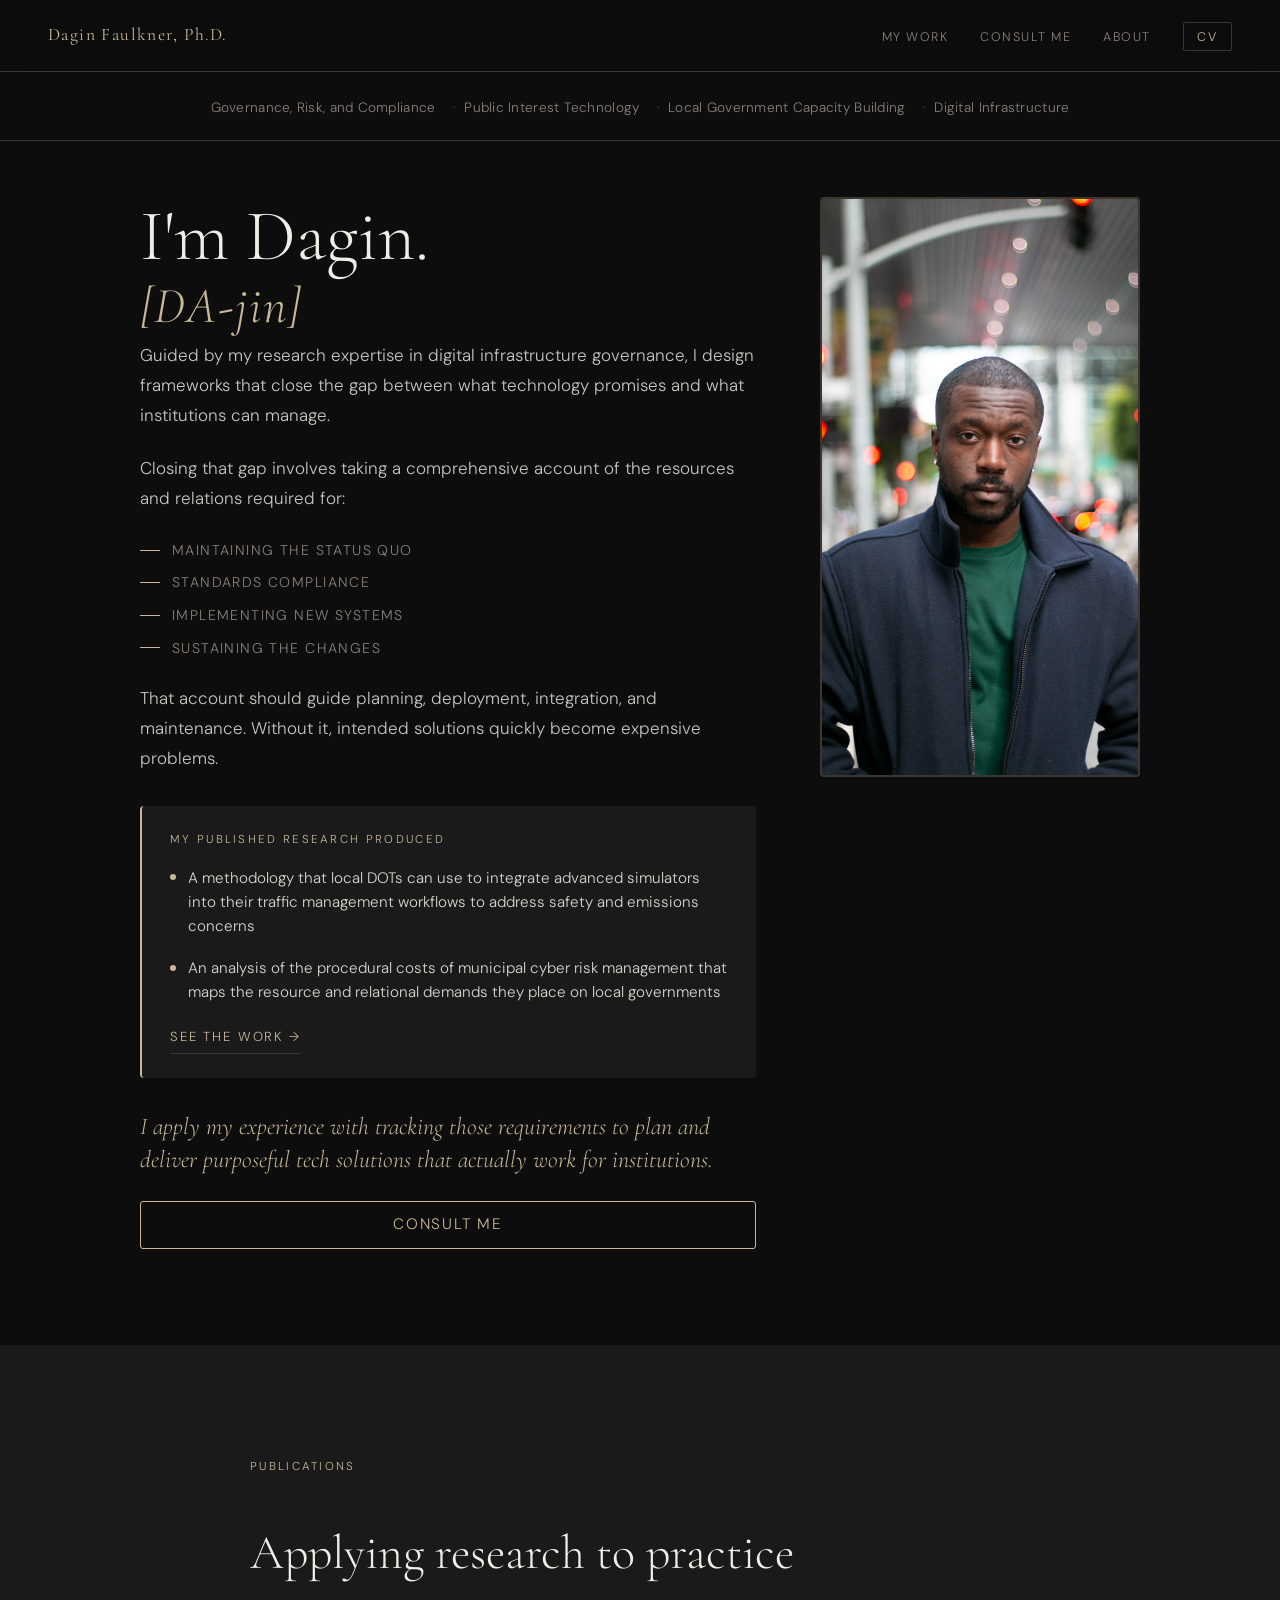
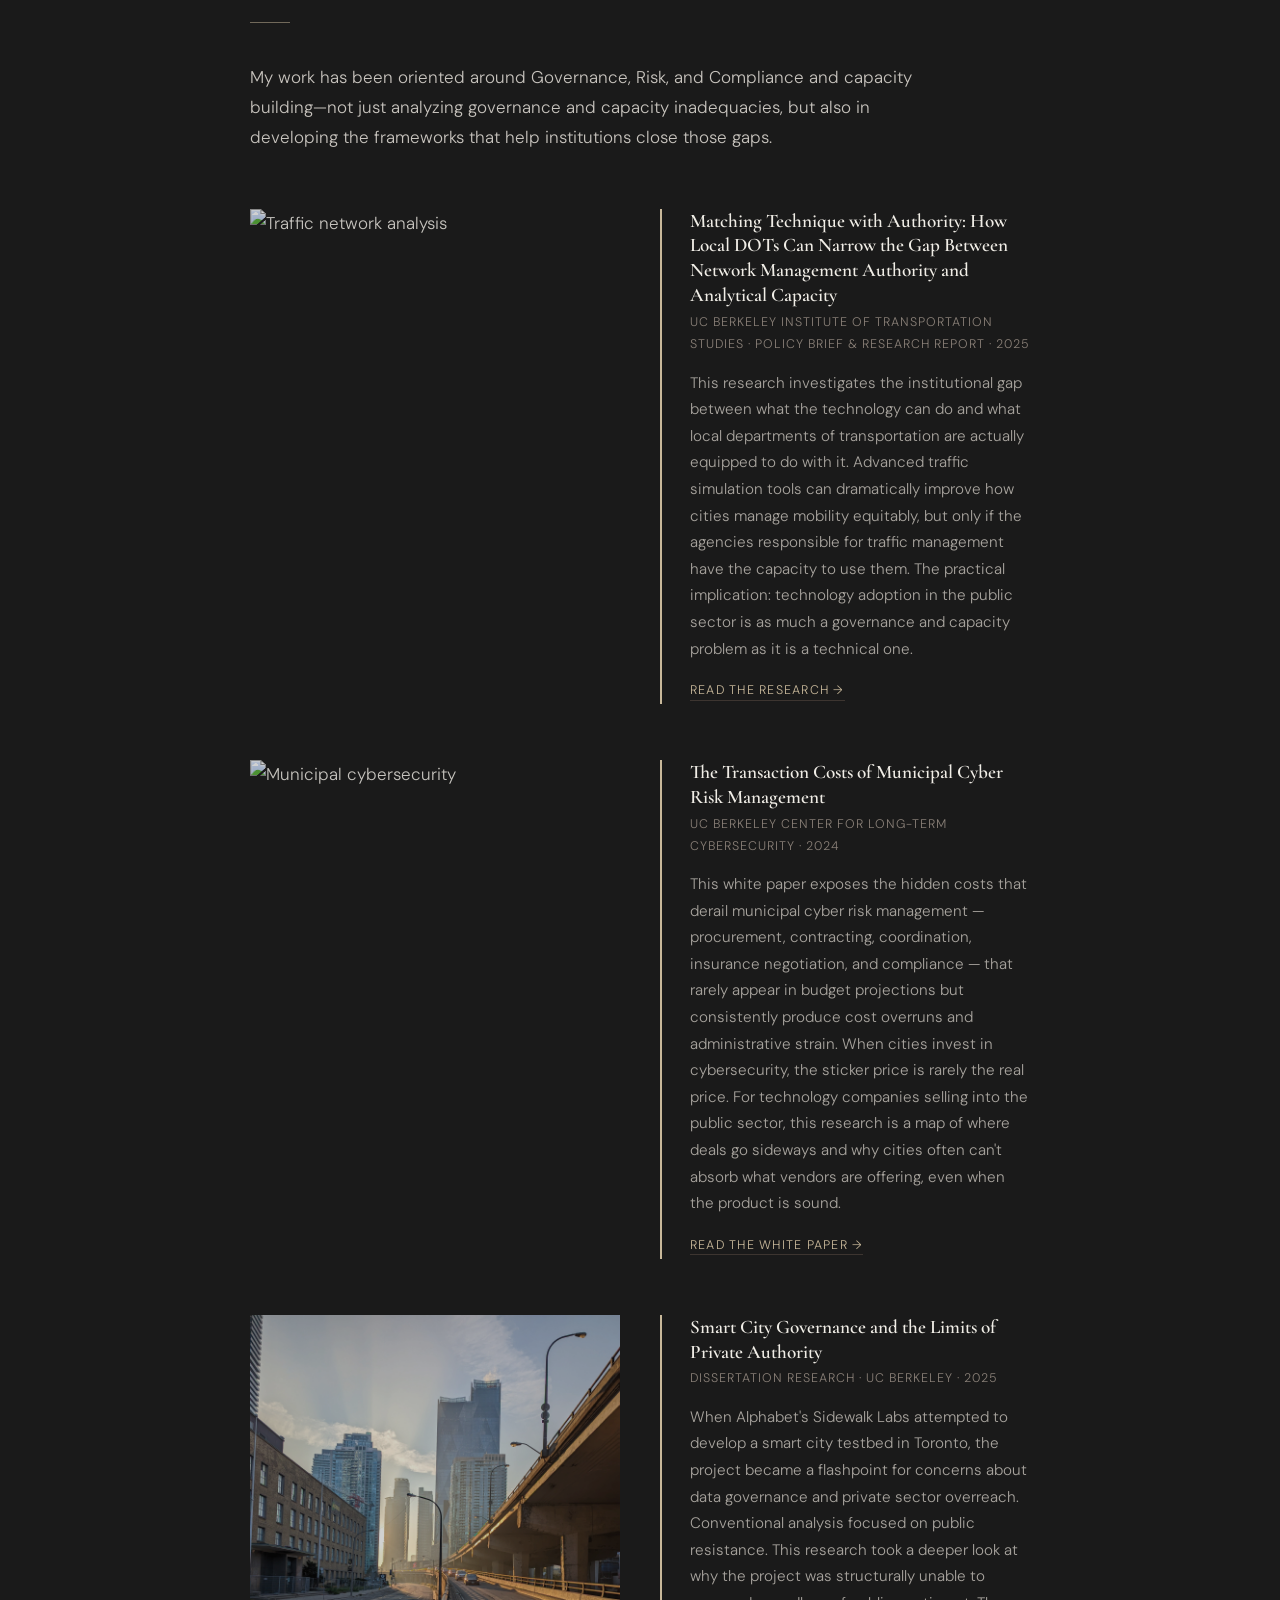
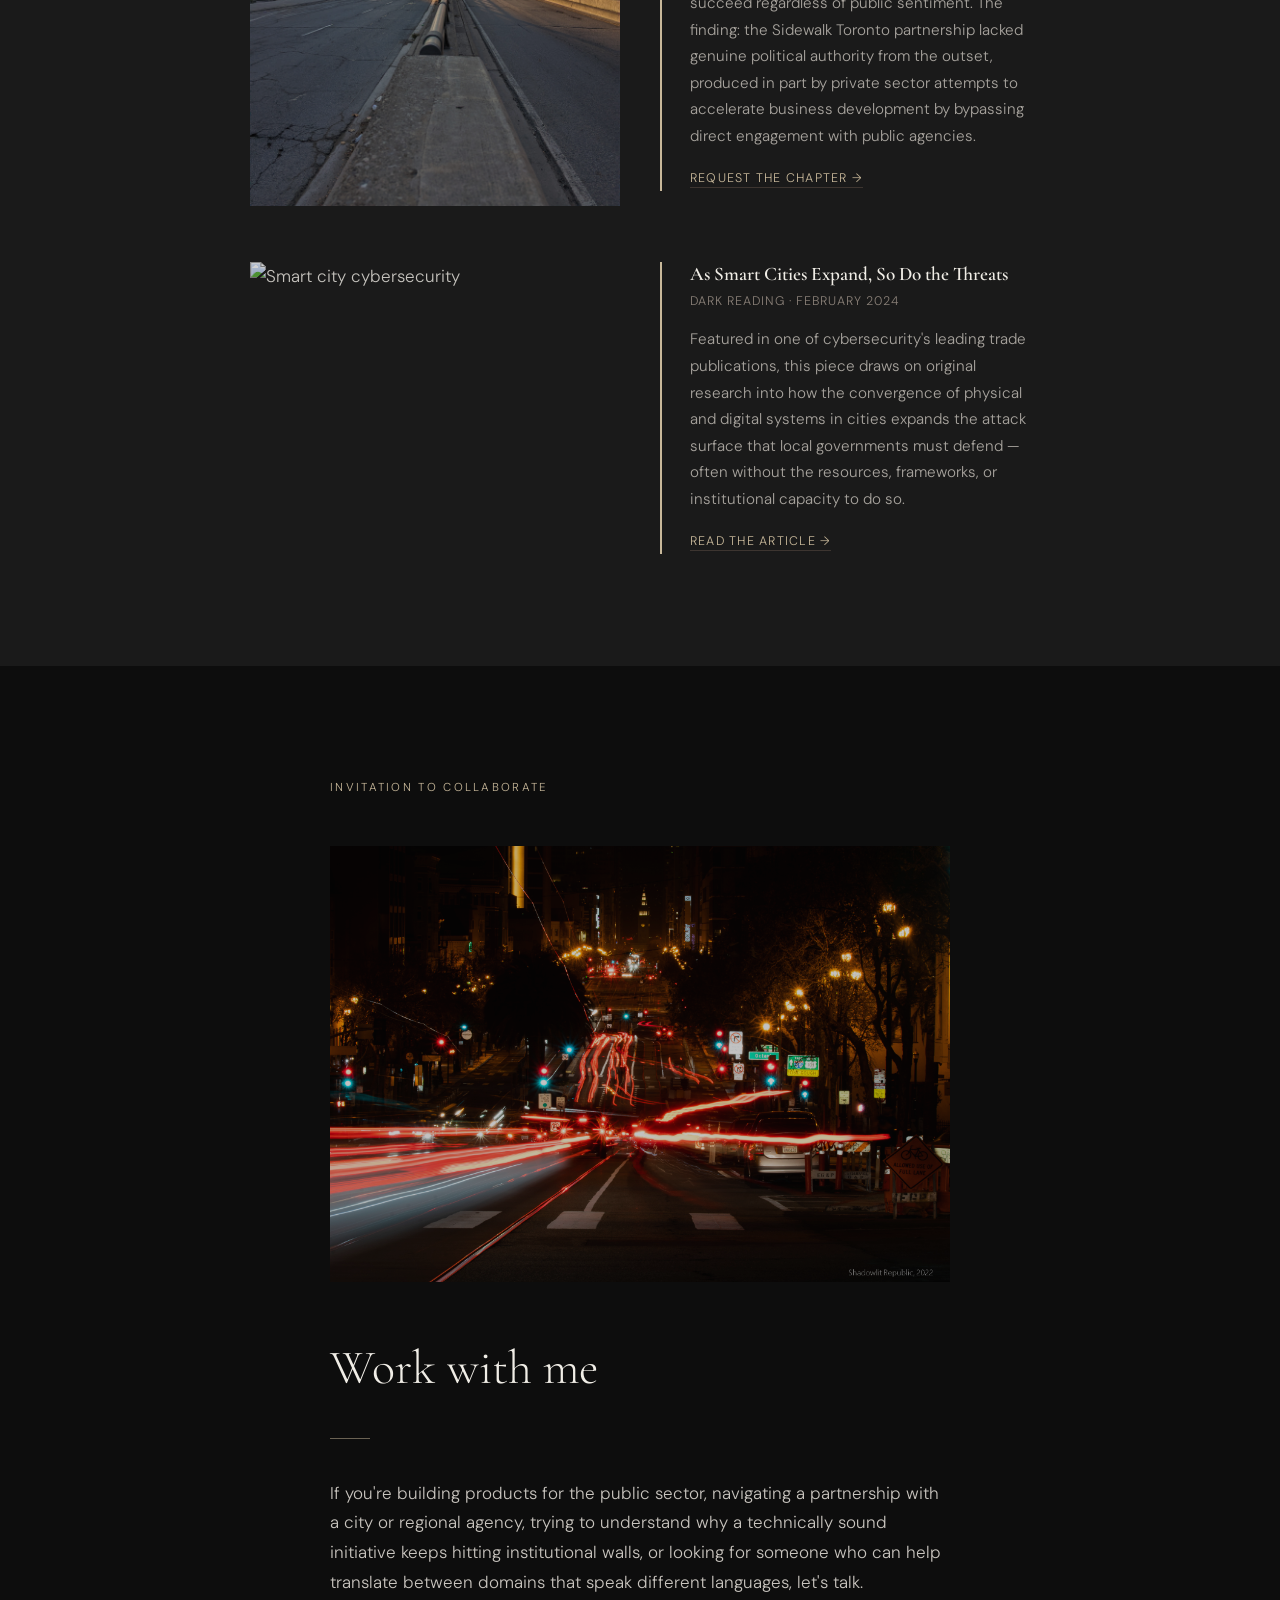
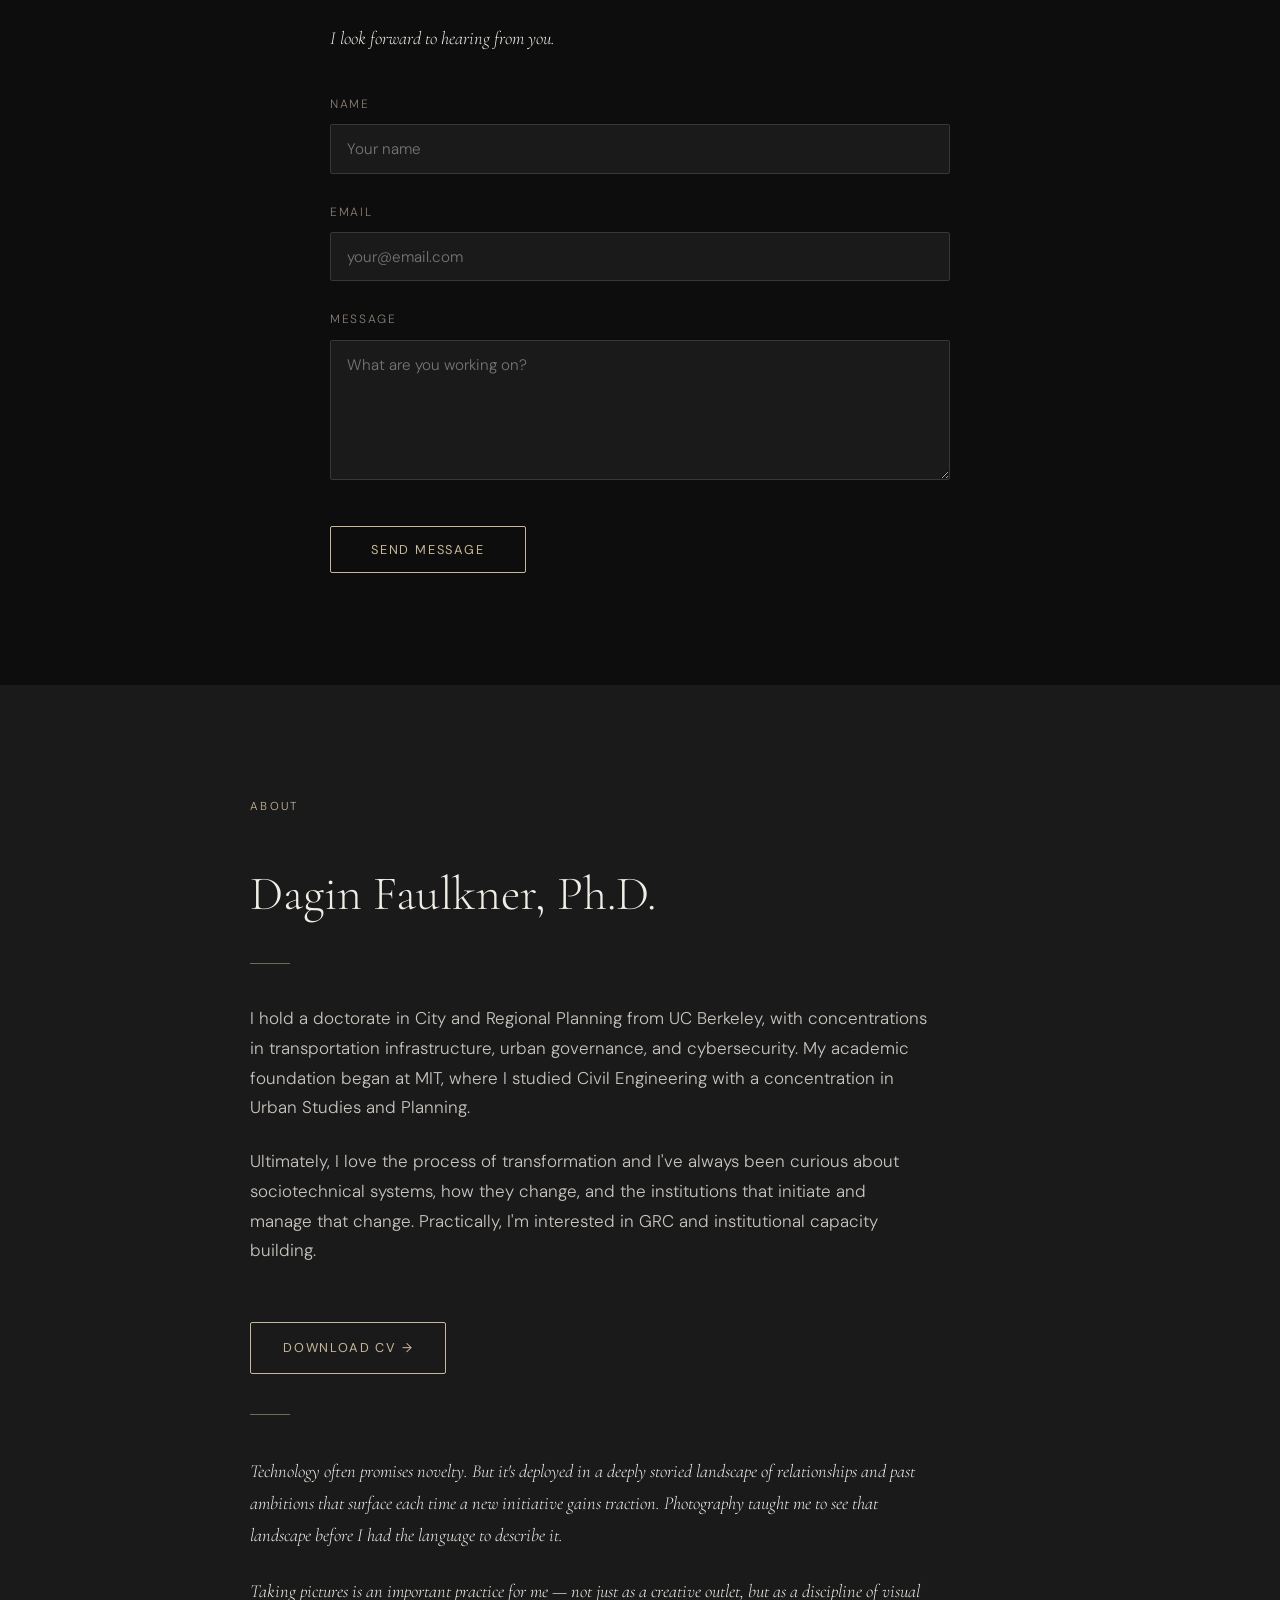
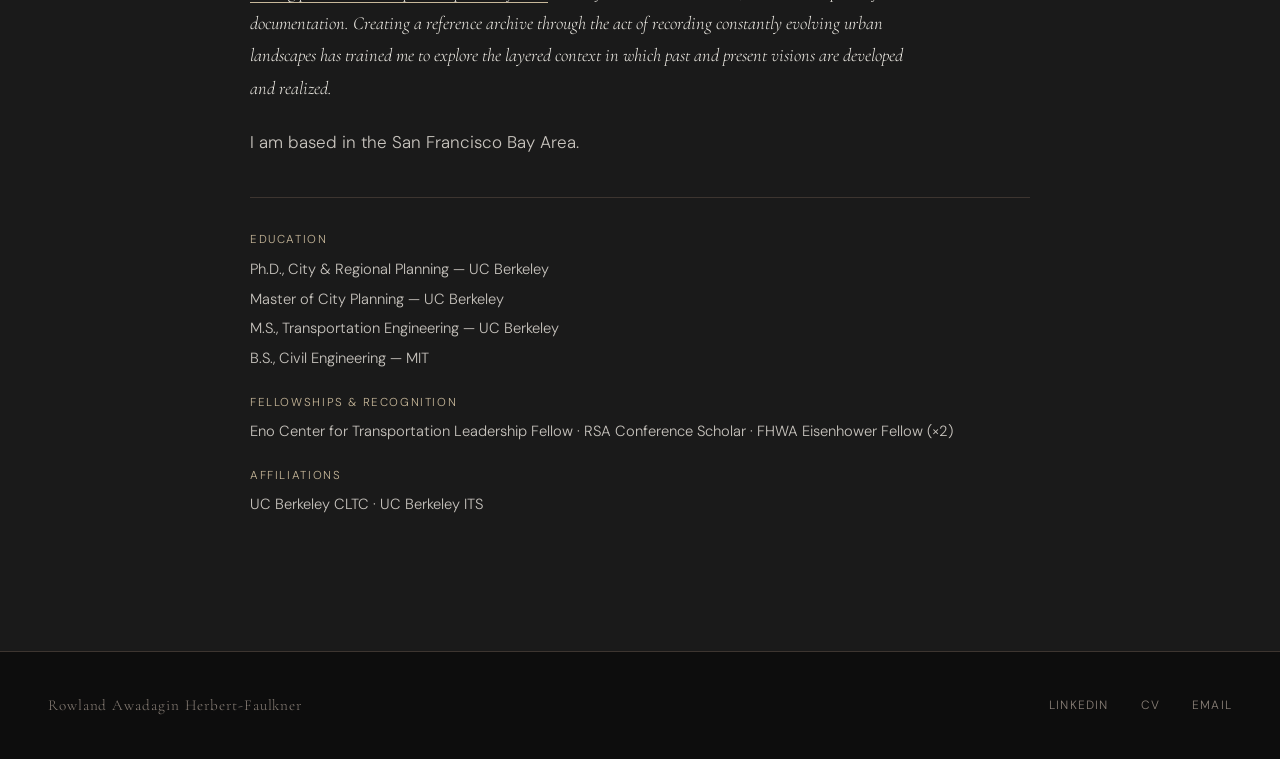
==== index.html @ 7ead10e3 "Update index.html" ====
<!DOCTYPE html>
<html lang="en">
<head>
  <meta charset="UTF-8" />
  <meta name="viewport" content="width=device-width, initial-scale=1.0" />
  <title>Dagin Faulkner, Ph.D.</title>
  <meta name="description" content="Governance, Risk, and Compliance frameworks for institutions navigating digital infrastructure." />
  <link rel="canonical" href="https://daginfaulkner.com/" />
  <link rel="icon" href="/favicon.ico" sizes="any" />
  <link rel="icon" type="image/png" sizes="32x32" href="/favicon-32x32.png" />
  <link rel="icon" type="image/png" sizes="16x16" href="/favicon-16x16.png" />
  <link rel="apple-touch-icon" sizes="180x180" href="/apple-touch-icon.png" />

  <meta property="og:type" content="website" />
  <meta property="og:url" content="https://daginfaulkner.com/" />
  <meta property="og:title" content="Dagin Faulkner, Ph.D." />
  <meta property="og:description" content="Governance, Risk, and Compliance frameworks for institutions navigating digital infrastructure." />
  <meta property="og:image" content="https://daginfaulkner.com/about-portrait.jpg" />

  <meta name="twitter:card" content="summary_large_image" />
  <meta name="twitter:title" content="Dagin Faulkner, Ph.D." />
  <meta name="twitter:description" content="Governance, Risk, and Compliance frameworks for institutions navigating digital infrastructure." />
  <meta name="twitter:image" content="https://daginfaulkner.com/about-portrait.jpg" />

  <link rel="preconnect" href="https://fonts.googleapis.com" />
  <link rel="preconnect" href="https://fonts.gstatic.com" crossorigin />
  <link href="https://fonts.googleapis.com/css2?family=Cormorant+Garamond:ital,wght@0,300;0,400;0,600;1,300;1,400&family=DM+Sans:wght@300;400;500&display=swap" rel="stylesheet" />
  <style>
    *, *::before, *::after { box-sizing: border-box; margin: 0; padding: 0; }
    :root {
      --black:    #0D0D0D;
      --black-alt:#1A1A1A;
      --text:     #F0EDE6;
      --accent:   #C8B89A;
      --mid:      #3D3530;
      --muted:    #8A8078;
    }
    html { scroll-behavior: smooth; }
    body {
      background: var(--black);
      color: var(--text);
      font-family: 'DM Sans', sans-serif;
      font-weight: 300;
      font-size: 17px;
      line-height: 1.75;
      -webkit-font-smoothing: antialiased;
    }
    nav {
      position: fixed;
      top: 0; left: 0; right: 0;
      z-index: 100;
      display: flex;
      justify-content: space-between;
      align-items: center;
      padding: 1.25rem 3rem;
      background: rgba(13,13,13,0.92);
      backdrop-filter: blur(8px);
      border-bottom: 1px solid var(--mid);
    }
    nav .name {
      font-family: 'Cormorant Garamond', serif;
      font-weight: 400;
      font-size: 1.1rem;
      letter-spacing: 0.08em;
      color: var(--accent);
      text-decoration: none;
    }
    nav ul {
      list-style: none;
      display: flex;
      gap: 2rem;
      align-items: center;
    }
    nav ul a {
      color: var(--muted);
      text-decoration: none;
      font-size: 0.78rem;
      letter-spacing: 0.12em;
      text-transform: uppercase;
      transition: color 0.3s ease;
    }
    nav ul a:hover { color: var(--accent); }
    nav ul .cv-link {
      color: var(--accent);
      border: 1px solid var(--mid);
      padding: 0.35rem 0.85rem;
      border-radius: 2px;
      transition: background 0.3s ease, color 0.3s ease, border-color 0.3s ease;
    }
    nav ul .cv-link:hover {
      background: var(--accent);
      color: var(--black);
      border-color: var(--accent);
    }
    #hero {
      min-height: 100vh;
      position: relative;
      display: flex;
      flex-direction: column;
      justify-content: center;
      padding: 3.5rem 3rem 6rem;
      overflow: hidden;
    }
    .hero-bg {
      position: absolute;
      inset: 0;
      background-image: url('hero.jpg');
      background-size: cover;
      background-position: center;
      opacity: 0.25;
      z-index: 0;
    }
    .hero-inner {
      position: relative;
      z-index: 1;
      max-width: 1000px;
      margin: 0 auto;
      width: 100%;
      display: grid;
      grid-template-columns: 1fr 320px;
      grid-template-rows: auto;
      gap: 0 4rem;
      align-items: start;
    }
    .hero-text-col {
      grid-column: 1;
      grid-row: 1 / 5;
    }
    .hero-portrait {
      grid-column: 2;
      grid-row: 1 / 5;
      width: 100%;
      height: 580px;
      object-fit: cover;
      object-position: center top;
      border-radius: 4px;
      border: 2px solid var(--mid);
      opacity: 0;
      animation: fadeUp 0.8s ease forwards;
      animation-delay: 0.2s;
    }
    .hero-name {
      font-family: 'Cormorant Garamond', serif;
      font-weight: 300;
      font-size: clamp(2.8rem, 6vw, 4.5rem);
      line-height: 1.1;
      color: var(--text);
      margin-bottom: 0.5rem;
      opacity: 0;
      animation: fadeUp 0.8s ease forwards;
      animation-delay: 0.2s;
    }
    .hero-name em {
      font-style: italic;
      color: var(--accent);
      font-size: 0.7em;
      display: block;
      letter-spacing: 0.04em;
      margin-top: 0.1rem;
    }
    .top-banner {
      position: relative;
      z-index: 2;
      padding: 6rem 3rem 1.25rem;
      border-bottom: 1px solid rgba(200, 184, 154, 0.25);
      background: var(--black);
    }
    .top-banner ul {
      list-style: none;
      display: flex;
      flex-wrap: wrap;
      justify-content: center;
      row-gap: 0.6rem;
      column-gap: 0.5rem;
      max-width: 1000px;
      margin: 0 auto;
    }
    .top-banner ul li {
      font-size: 0.85rem;
      letter-spacing: 0.02em;
      text-transform: none;
      color: var(--muted);
      white-space: nowrap;
    }
    .top-banner ul li:not(:last-child)::after {
      content: '·';
      margin-left: 1.1rem;
      color: rgba(200, 184, 154, 0.4);
    }
    }
    .hero-domains {
      margin-top: 2rem;
      margin-bottom: 0;
      opacity: 0;
      animation: fadeUp 0.8s ease forwards;
      animation-delay: 0.5s;
    }
    .hero-domains ul {
      list-style: none;
      display: flex;
      flex-direction: column;
      gap: 0.5rem;
    }
    .hero-domains ul li {
      font-size: 0.88rem;
      letter-spacing: 0.1em;
      text-transform: uppercase;
      color: var(--muted);
      display: flex;
      align-items: center;
      gap: 0.75rem;
    }
    .hero-domains ul li::before {
      content: '';
      display: inline-block;
      width: 20px;
      height: 1px;
      background: var(--accent);
      flex-shrink: 0;
    }
    .hero-followup {
      margin-top: 1.5rem;
    }
    .hero-body {
      max-width: 620px;
      opacity: 0;
      animation: fadeUp 0.8s ease forwards;
      animation-delay: 0.8s;
    }
    .hero-products {
      margin: 2rem 0;
      padding: 1.5rem 1.75rem;
      max-width: 620px;
      background: var(--black-alt);
      border-left: 2px solid var(--accent);
      border-radius: 4px;
      opacity: 0;
      animation: fadeUp 0.8s ease forwards;
      animation-delay: 0.5s;
    }
    .hero-products-label {
      font-size: 0.72rem;
      letter-spacing: 0.2em;
      text-transform: uppercase;
      color: var(--accent);
      margin-bottom: 1rem;
      display: block;
    }
    .hero-products ul {
      list-style: none;
      display: flex;
      flex-direction: column;
      gap: 1.1rem;
    }
    .hero-products ul li {
      font-size: 0.95rem;
      line-height: 1.6;
      color: #DAD5CC;
      display: flex;
      align-items: flex-start;
      gap: 0.75rem;
    }
    .hero-products ul li::before {
      content: '';
      display: inline-block;
      width: 6px;
      height: 6px;
      margin-top: 0.55em;
      border-radius: 50%;
      background: var(--accent);
      flex-shrink: 0;
    }
    .hero-body p {
      color: #C8C4BE;
      margin-bottom: 1.25rem;
      font-size: 1rem;
    }
    .hero-thesis {
      font-family: 'Cormorant Garamond', serif;
      font-style: italic;
      font-size: 1.5rem !important;
      color: var(--accent) !important;
      margin-top: 1.75rem !important;
      line-height: 1.4;
    }
    .hero-cta {
      margin-top: 1rem;
      opacity: 0;
      animation: fadeUp 0.8s ease forwards;
      animation-delay: 1.1s;
    }
    .hero-cta-tight {
      margin-top: 1rem;
    }
    .hero-cta a {
      display: inline-block;
      color: var(--accent);
      text-decoration: none;
      font-size: 0.82rem;
      letter-spacing: 0.14em;
      text-transform: uppercase;
      border-bottom: 1px solid var(--mid);
      padding-bottom: 0.25rem;
      transition: border-color 0.3s ease, color 0.3s ease;
    }
    .hero-cta a:hover { border-color: var(--accent); color: var(--text); }
    @keyframes fadeUp {
      from { opacity: 0; transform: translateY(14px); }
      to   { opacity: 1; transform: translateY(0); }
    }
    .hero-cta a.hero-cta-button {
      display: flex;
      align-items: center;
      justify-content: center;
      width: 100%;
      max-width: 680px;
      box-sizing: border-box;
      line-height: 1;
      padding: 0.95rem 1.5rem;
      border: 1px solid var(--accent);
      border-radius: 3px;
      color: var(--accent);
      text-decoration: none;
      font-size: 0.95rem;
      letter-spacing: 0.12em;
      text-transform: uppercase;
      transition: background 0.3s ease, color 0.3s ease;
    }
    .hero-cta a.hero-cta-button:hover {
      background: var(--accent);
      color: var(--black);
    }
    @media (prefers-reduced-motion: reduce) {
      .hero-name, .hero-domains, .hero-body, .hero-cta {
        animation: none; opacity: 1; transform: none;
      }
    }
    section { padding: 7rem 3rem; }
    section:nth-of-type(even) { background: var(--black-alt); }
    .section-inner { max-width: 780px; margin: 0 auto; }
    .section-label {
      font-size: 0.72rem;
      letter-spacing: 0.2em;
      text-transform: uppercase;
      color: var(--accent);
      margin-bottom: 3rem;
      display: block;
    }
    h2 {
      font-family: 'Cormorant Garamond', serif;
      font-weight: 300;
      font-size: clamp(2rem, 4vw, 3rem);
      line-height: 1.2;
      color: var(--text);
      margin-bottom: 2rem;
    }
    p {
      color: #C8C4BE;
      margin-bottom: 1.5rem;
      max-width: 680px;
    }
    p:last-child { margin-bottom: 0; }
    em {
      font-family: 'Cormorant Garamond', serif;
      font-style: italic;
      font-size: 1.08em;
      color: var(--text);
    }
    .divider {
      width: 40px;
      height: 1px;
      background: var(--accent);
      margin: 2.5rem 0;
      opacity: 0.5;
    }
    .section-image {
      width: 100%;
      height: 100%;
      object-fit: cover;
      object-position: center;
      margin-bottom: 3rem;
      opacity: 0.75;
    }
    .pub-intro { margin-bottom: 3.5rem; }
    .pub-list {
      display: flex;
      flex-direction: column;
      gap: 3.5rem;
    }
    .pub-item {
      display: grid;
      grid-template-columns: 1fr 1fr;
      gap: 2.5rem;
      align-items: start;
    }
    .pub-item-image {
      width: 100%;
      height: 100%;
      object-fit: cover;
      object-position: center;
      opacity: 0.8;
    }
    .pub-content {
      border-left: 2px solid var(--accent);
      padding-left: 1.75rem;
    }
    .pub-title {
      font-family: 'Cormorant Garamond', serif;
      font-weight: 600;
      font-size: 1.2rem;
      color: var(--text);
      margin-bottom: 0.25rem;
      line-height: 1.3;
    }
    .pub-meta {
      font-size: 0.78rem;
      letter-spacing: 0.08em;
      color: var(--muted);
      text-transform: uppercase;
      margin-bottom: 0.85rem;
    }
    .pub-desc {
      font-size: 0.95rem;
      color: #A8A49E;
      line-height: 1.75;
      margin-bottom: 0.75rem;
      max-width: 100%;
    }
    .pub-link {
      font-size: 0.78rem;
      letter-spacing: 0.1em;
      text-transform: uppercase;
      color: var(--accent);
      text-decoration: none;
      border-bottom: 1px solid var(--mid);
      padding-bottom: 0.1rem;
      transition: border-color 0.3s ease;
    }
    .pub-link:hover { border-color: var(--accent); }
    #collaborate .section-inner { max-width: 620px; }
    .form-group { margin-bottom: 1.75rem; }
    label {
      display: block;
      font-size: 0.75rem;
      letter-spacing: 0.14em;
      text-transform: uppercase;
      color: var(--muted);
      margin-bottom: 0.6rem;
    }
    input, textarea {
      width: 100%;
      background: var(--black-alt);
      border: 1px solid var(--mid);
      color: var(--text);
      font-family: 'DM Sans', sans-serif;
      font-size: 0.95rem;
      font-weight: 300;
      padding: 0.85rem 1rem;
      border-radius: 2px;
      outline: none;
      transition: border-color 0.3s ease;
    }
    input:focus, textarea:focus { border-color: var(--accent); }
    textarea { min-height: 140px; resize: vertical; }
    .submit-btn {
      display: inline-block;
      margin-top: 0.5rem;
      padding: 0.9rem 2.5rem;
      background: transparent;
      border: 1px solid var(--accent);
      color: var(--accent);
      font-family: 'DM Sans', sans-serif;
      font-size: 0.8rem;
      font-weight: 400;
      letter-spacing: 0.14em;
      text-transform: uppercase;
      cursor: pointer;
      border-radius: 2px;
      transition: background 0.3s ease, color 0.3s ease;
    }
    .submit-btn:hover { background: var(--accent); color: var(--black); }
    .about-portrait {
      width: 200px;
      height: 200px;
      object-fit: cover;
      object-position: center top;
      border-radius: 50%;
      border: 2px solid var(--mid);
      float: right;
      margin: 0 0 2rem 2.5rem;
    }
    .about-credentials {
      border-top: 1px solid var(--mid);
      padding-top: 2rem;
      margin-top: 2.5rem;
      clear: both;
    }
    .credential-item { margin-bottom: 1.25rem; }
    .credential-label {
      font-size: 0.72rem;
      letter-spacing: 0.14em;
      text-transform: uppercase;
      color: var(--accent);
      display: block;
      margin-bottom: 0.2rem;
    }
    .credential-value {
      font-size: 0.92rem;
      color: #C8C4BE;
      line-height: 1.5;
    }
    .cv-download {
      display: inline-block;
      margin-top: 2rem;
      padding: 0.85rem 2rem;
      background: transparent;
      border: 1px solid var(--accent);
      color: var(--accent);
      font-family: 'DM Sans', sans-serif;
      font-size: 0.8rem;
      font-weight: 400;
      letter-spacing: 0.14em;
      text-transform: uppercase;
      text-decoration: none;
      border-radius: 2px;
      transition: background 0.3s ease, color 0.3s ease;
    }
    .cv-download:hover { background: var(--accent); color: var(--black); }
    footer {
      background: var(--black);
      border-top: 1px solid var(--mid);
      padding: 2.5rem 3rem;
      display: flex;
      justify-content: space-between;
      align-items: center;
    }
    .footer-name {
      font-family: 'Cormorant Garamond', serif;
      font-size: 0.95rem;
      color: var(--muted);
      letter-spacing: 0.06em;
    }
    .footer-links { display: flex; gap: 2rem; }
    .footer-links a {
      font-size: 0.75rem;
      letter-spacing: 0.1em;
      text-transform: uppercase;
      color: var(--muted);
      text-decoration: none;
      transition: color 0.3s ease;
    }
    .footer-links a:hover { color: var(--accent); }
    @media (max-width: 700px) {
      nav { padding: 1rem 1.5rem; }
      nav .name { font-size: 0; }
      nav .name::after { content: 'DF'; font-size: 0.9rem; letter-spacing: 0.1em; color: var(--accent); font-family: 'Cormorant Garamond', serif; }
      nav ul { gap: 0.75rem; }
      nav ul .cv-link { display: none; }
      .top-banner { padding: 5rem 1.5rem 1.25rem; }
      .top-banner ul { justify-content: flex-start; flex-direction: column; row-gap: 0.65rem; }
      .top-banner ul li::after { content: none; }
      .top-banner ul li { white-space: normal; }
      #hero { padding: 2rem 1.5rem 4rem; }
      .hero-inner { display: flex; flex-direction: column; }
      .hero-text-col { order: 1; }
      .hero-portrait { order: 2; grid-column: unset; grid-row: unset; width: 100%; height: 580px; margin-top: 2rem; }
      section { padding: 5rem 1.5rem; }
      .pub-item { grid-template-columns: 1fr; }
      footer { flex-direction: column; gap: 1.5rem; text-align: center; }
    }
  </style>
</head>
<body>

  <nav>
    <a href="#hero" class="name">Dagin Faulkner, Ph.D.</a>
    <ul>
      <li><a href="#publications">My Work</a></li>
      <li><a href="#collaborate">Consult Me</a></li>
      <li><a href="#about">About</a></li>
      <li><a href="CV_Herbert-Faulkner_2026-07.pdf" target="_blank" class="cv-link">CV</a></li>
    </ul>
  </nav>

  <div class="top-banner">
    <ul>
      <li>Governance, Risk, and Compliance</li>
      <li>Public Interest Technology</li>
      <li>Local Government Capacity Building</li>   
      <li>Digital Infrastructure</li>
    </ul>
  </div>

  <section id="hero">
    <div class="hero-bg"></div>
    <div class="hero-inner">
      <div class="hero-text-col">
        <h1 class="hero-name">
          I'm Dagin.
          <em>[DA-jin]</em>
        </h1>
        <p>Guided by my research expertise in digital infrastructure governance, I design frameworks that close the gap between what technology promises and what institutions can manage.</p>
        <div class="hero-domains">
          <p>Closing that gap involves taking a comprehensive account of the resources and relations required for:</p>
          <ul>
            <li>Maintaining the status quo</li>
            <li>Standards compliance</li>
            <li>Implementing new systems</li>    
            <li>Sustaining the changes</li>
          </ul>
          <p class="hero-followup">That account should guide planning, deployment, integration, and maintenance. Without it, intended solutions quickly become expensive problems.</p>
        </div>  
        <div class="hero-products">
          <span class="hero-products-label">My published research produced</span>
          <ul>
            <li>A methodology that local DOTs can use to integrate advanced simulators into their traffic management workflows to address safety and emissions concerns</li>
            <li>An analysis of the procedural costs of municipal cyber risk management that maps the resource and relational demands they place on local governments</li>
          </ul>
          <div class="hero-cta">
          <a href="#publications">See the work →</a>
          </div>
        </div>
        <p class="hero-thesis">I apply my experience with tracking those requirements to plan and deliver purposeful tech solutions that actually work for institutions.</p>
        <div class="hero-cta hero-cta-tight">
          <a href="#collaborate" class="hero-cta-button">Consult Me</a>
        </div>
      </div>
      <img src="about-portrait.jpg" alt="Dagin Faulkner" class="hero-portrait" />
    </div>
  </section>

  <section id="publications">
    <div class="section-inner">
      <span class="section-label">Publications</span>
      <h2>Applying research to practice</h2>
      <div class="divider"></div>
      <div class="pub-intro">
        <p>My work has been oriented around Governance, Risk, and Compliance and capacity building—not just analyzing governance and capacity inadequacies, but also in developing the frameworks that help institutions close those gaps.</p>
      </div>
      <div class="pub-list">

        <div class="pub-item">
          <img src="pub-traffic.jpg" alt="Traffic network analysis" class="pub-item-image" />
          <div class="pub-content">
            <h3 class="pub-title">Matching Technique with Authority: How Local DOTs Can Narrow the Gap Between Network Management Authority and Analytical Capacity</h3>
            <p class="pub-meta">UC Berkeley Institute of Transportation Studies · Policy Brief & Research Report · 2025</p>
            <p class="pub-desc">This research investigates the institutional gap between what the technology can do and what local departments of transportation are actually equipped to do with it. Advanced traffic simulation tools can dramatically improve how cities manage mobility equitably, but only if the agencies responsible for traffic management have the capacity to use them. The practical implication: technology adoption in the public sector is as much a governance and capacity problem as it is a technical one.</p>
            <a href="https://ucits.org/projects/development-of-transportation-equity-metrics-to-be-tested-using-the-mobiliti-simulator/" target="_blank" class="pub-link">Read the research →</a>
          </div>
          
        </div>
        <div class="pub-item">
          <img src="pub-cyber.jpg" alt="Municipal cybersecurity" class="pub-item-image" />
          <div class="pub-content">
            <h3 class="pub-title">The Transaction Costs of Municipal Cyber Risk Management</h3>
            <p class="pub-meta">UC Berkeley Center for Long-Term Cybersecurity · 2024</p>
            <p class="pub-desc">This white paper exposes the hidden costs that derail municipal cyber risk management — procurement, contracting, coordination, insurance negotiation, and compliance — that rarely appear in budget projections but consistently produce cost overruns and administrative strain. When cities invest in cybersecurity, the sticker price is rarely the real price. For technology companies selling into the public sector, this research is a map of where deals go sideways and why cities often can't absorb what vendors are offering, even when the product is sound.</p>
            <a href="https://cltc.berkeley.edu/publication/the-transaction-costs-of-municipal-cyber-risk-management/" target="_blank" class="pub-link">Read the white paper →</a>
          </div>
        </div>

        <div class="pub-item">
          <img src="pub-quayside.jpg" alt="Smart city development" class="pub-item-image" />
          <div class="pub-content">
            <h3 class="pub-title">Smart City Governance and the Limits of Private Authority</h3>
            <p class="pub-meta">Dissertation Research · UC Berkeley · 2025</p>
            <p class="pub-desc">When Alphabet's Sidewalk Labs attempted to develop a smart city testbed in Toronto, the project became a flashpoint for concerns about data governance and private sector overreach. Conventional analysis focused on public resistance. This research took a deeper look at why the project was structurally unable to succeed regardless of public sentiment. The finding: the Sidewalk Toronto partnership lacked genuine political authority from the outset, produced in part by private sector attempts to accelerate business development by bypassing direct engagement with public agencies.</p>
            <a href="mailto:dagin_faulkner@berkeley.edu" target="_blank" class="pub-link">Request the chapter →</a>
          </div>
        </div>

        <div class="pub-item">
          <img src="pub-threats.jpg" alt="Smart city cybersecurity" class="pub-item-image" />
          <div class="pub-content">
            <h3 class="pub-title">As Smart Cities Expand, So Do the Threats</h3>
            <p class="pub-meta">Dark Reading · February 2024</p>
            <p class="pub-desc">Featured in one of cybersecurity's leading trade publications, this piece draws on original research into how the convergence of physical and digital systems in cities expands the attack surface that local governments must defend — often without the resources, frameworks, or institutional capacity to do so.</p>
            <a href="https://www.darkreading.com/ics-ot-security/smart-city-ecosystems-face-cybersecurity-shortfall-as-urban-populations-grow" target="_blank" class="pub-link">Read the article →</a>
          </div>
        </div>

      </div>
    </div>
  </section>

  <section id="collaborate">
    <div class="section-inner">
      <span class="section-label">Invitation to Collaborate</span>
      <img src="collaborate.jpg" alt="Urban light" class="section-image" />
      <h2>Work with me</h2>
      <div class="divider"></div>
      <p>If you're building products for the public sector, navigating a partnership with a city or regional agency, trying to understand why a technically sound initiative keeps hitting institutional walls, or looking for someone who can help translate between domains that speak different languages, let's talk.</p>
      <p style="margin-bottom: 2.5rem;"><em>I look forward to hearing from you.</em></p>
      <form action="https://formspree.io/f/mojoppal" method="POST" onsubmit="handleSubmit(event)">
        <div class="form-group">
          <label for="name">Name</label>
          <input type="text" id="name" name="name" placeholder="Your name" required />
        </div>
        <div class="form-group">
          <label for="email">Email</label>
          <input type="email" id="email" name="email" placeholder="your@email.com" required />
        </div>
        <div class="form-group">
          <label for="message">Message</label>
          <textarea id="message" name="message" placeholder="What are you working on?" required></textarea>
        </div>
        <button type="submit" class="submit-btn">Send message</button>
        <p id="form-confirm" style="display:none; margin-top:1.25rem; color: var(--accent); font-size:0.9rem;">Thank you — I'll be in touch.</p>
      </form>
    </div>
  </section>

  <section id="about">
    <div class="section-inner">
      <span class="section-label">About</span>
      <h2>Dagin Faulkner, Ph.D.</h2>
      <div class="divider"></div>
      <p>I hold a doctorate in City and Regional Planning from UC Berkeley, with concentrations in transportation infrastructure, urban governance, and cybersecurity. My academic foundation began at MIT, where I studied Civil Engineering with a concentration in Urban Studies and Planning.</p>
      <p>Ultimately, I love the process of transformation and I've always been curious about sociotechnical systems, how they change, and the institutions that initiate and manage that change. Practically, I'm interested in GRC and institutional capacity building.</p>
      <a href="CV_Herbert-Faulkner_2026-07.pdf" target="_blank" class="cv-download">Download CV →</a>
      <div class="divider"></div>
      <p><em>Technology often promises novelty. But it's deployed in a deeply storied landscape of relationships and past ambitions that surface each time a new initiative gains traction. Photography taught me to see that landscape before I had the language to describe it.</em></p>
      <p><em><a href="https://shadowlitrepublic.myportfolio.com/" target="_blank" style="color: inherit; text-decoration: none; border-bottom: 1px solid var(--accent);">Taking pictures is an important practice for me</a> — not just as a creative outlet, but as a discipline of visual documentation. Creating a reference archive through the act of recording constantly evolving urban landscapes has trained me to explore the layered context in which past and present visions are developed and realized.</em></p>
      <p>I am based in the San Francisco Bay Area.</p>
      <div class="about-credentials">
        <div class="credential-item">
          <span class="credential-label">Education</span>
          <span class="credential-value">Ph.D., City & Regional Planning — UC Berkeley<br/>Master of City Planning — UC Berkeley<br/>M.S., Transportation Engineering — UC Berkeley<br/>B.S., Civil Engineering — MIT</span>
        </div>
        <div class="credential-item">
          <span class="credential-label">Fellowships & Recognition</span>
          <span class="credential-value">Eno Center for Transportation Leadership Fellow · RSA Conference Scholar · FHWA Eisenhower Fellow (×2)</span>
        </div>
        <div class="credential-item">
          <span class="credential-label">Affiliations</span>
          <span class="credential-value">UC Berkeley CLTC · UC Berkeley ITS</span>
        </div>
      </div>
    </div>
  </section>

  <footer>
    <span class="footer-name">Rowland Awadagin Herbert-Faulkner</span>
    <div class="footer-links">
      <a href="https://www.linkedin.com/in/daginfaulkner" target="_blank">LinkedIn</a>
      <a href="CV_Herbert-Faulkner_2026-07.pdf" target="_blank">CV</a>
      <a href="mailto:rowland@rowlandherbert.com">Email</a>
    </div>
  </footer>

  <script>
    function handleSubmit(e) {
      e.preventDefault();
      const form = e.target;
      const data = new FormData(form);
      fetch(form.action, {
        method: 'POST',
        body: data,
        headers: { 'Accept': 'application/json' }
      }).then(response => {
        if (response.ok) {
          document.getElementById("form-confirm").style.display = "block";
          form.reset();
        }
      });
    }
  </script>

</body>
</html>
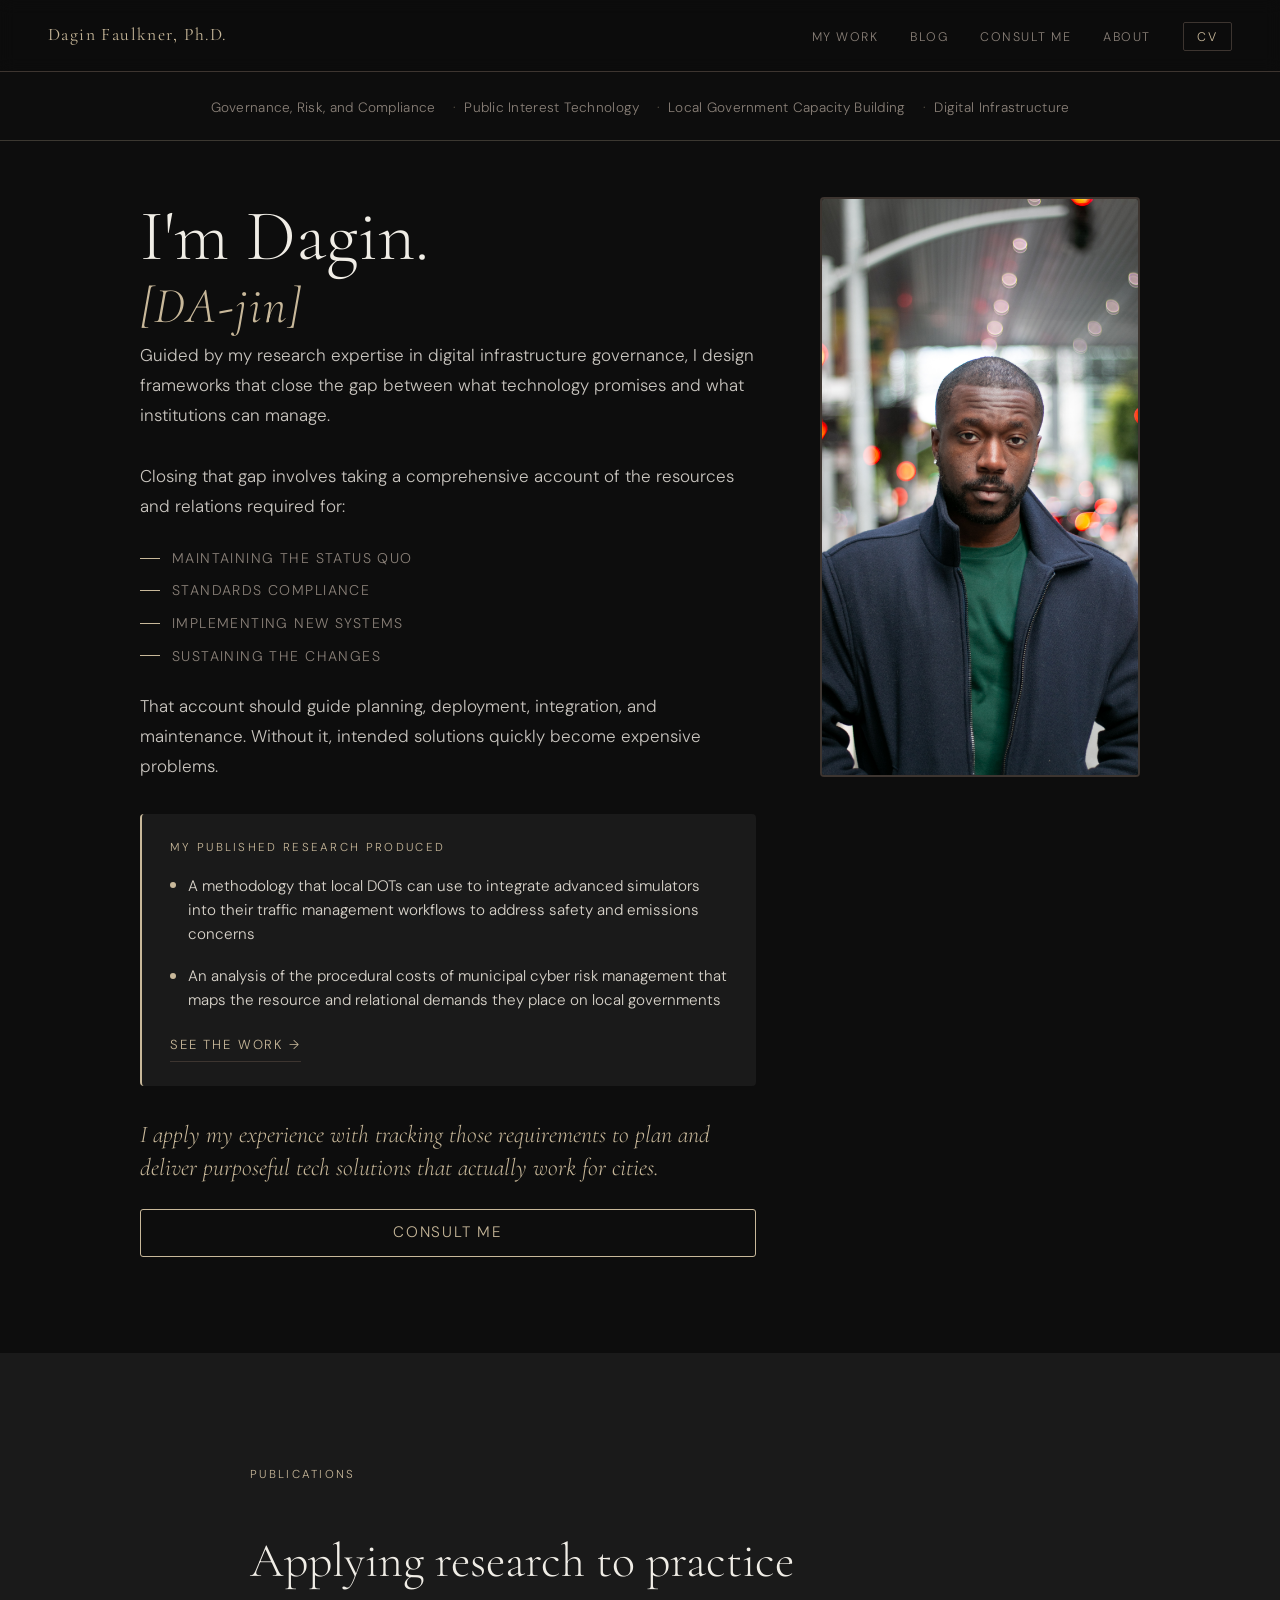
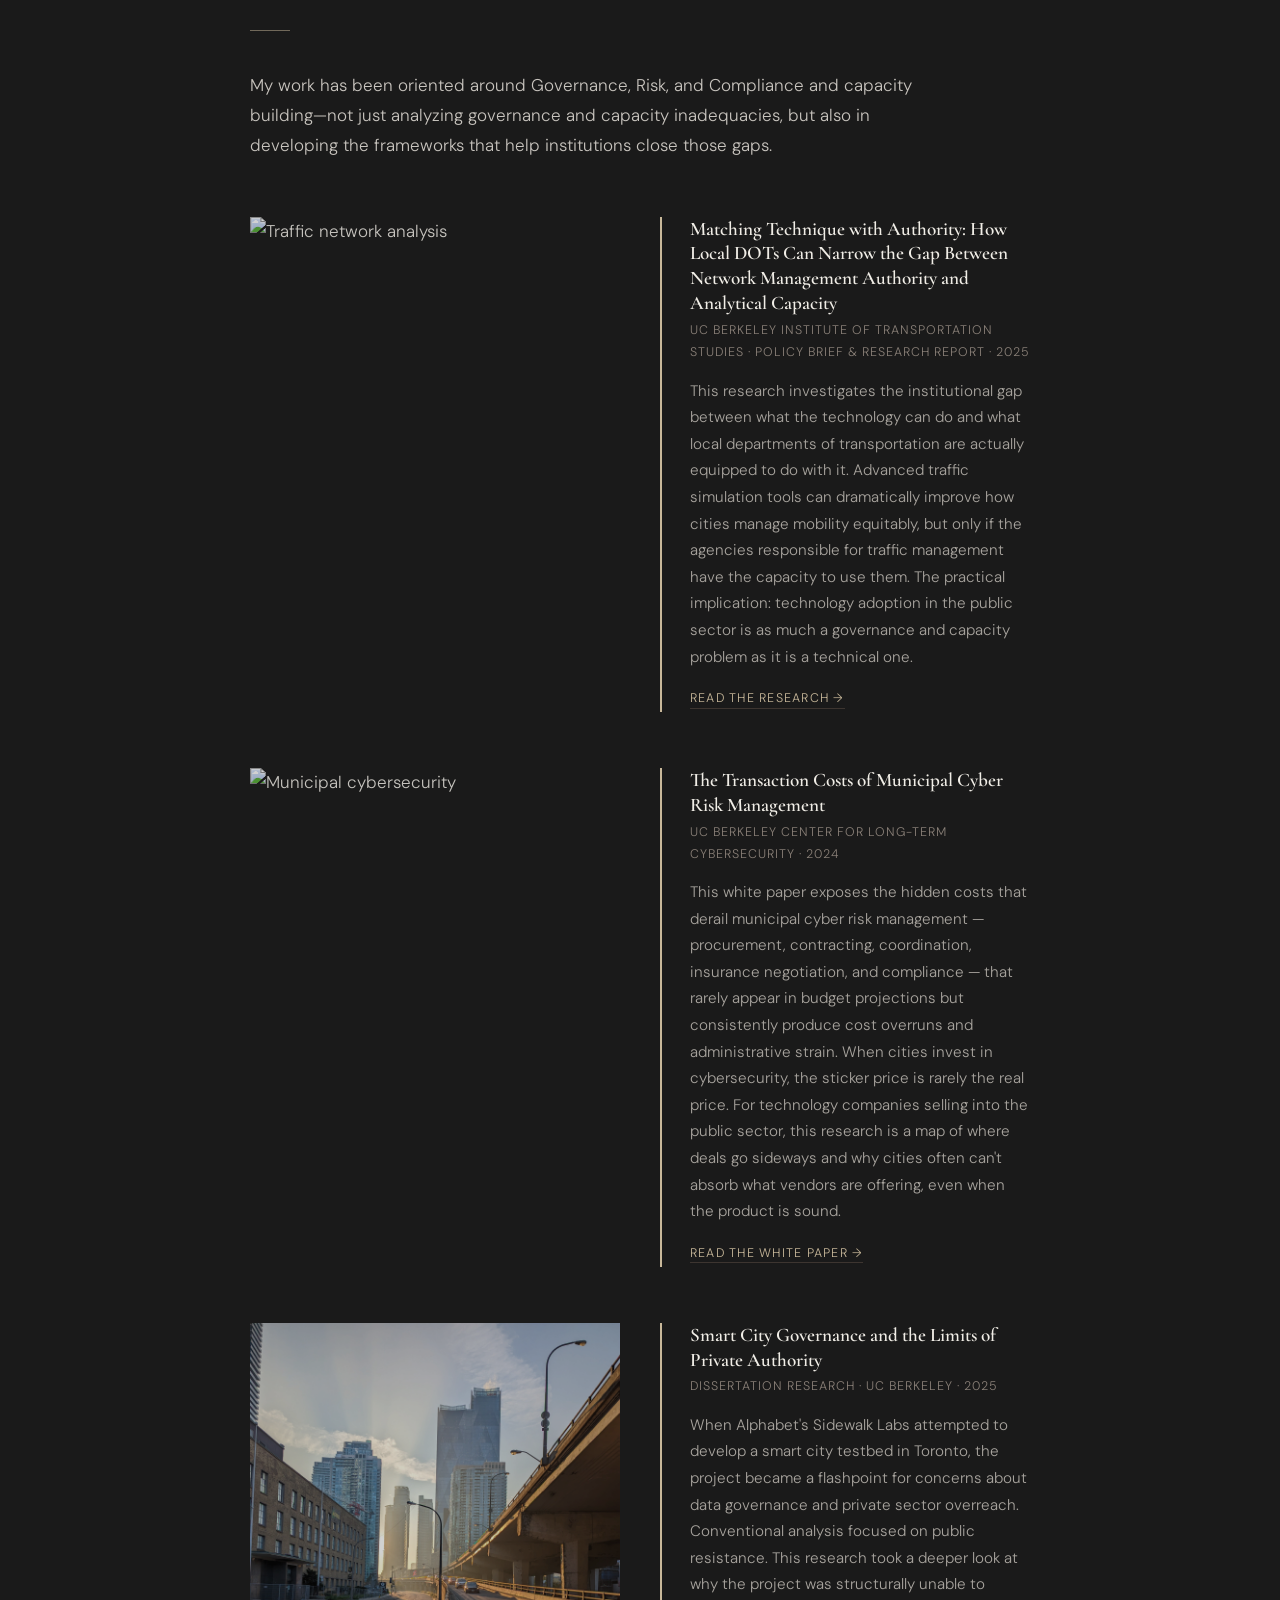
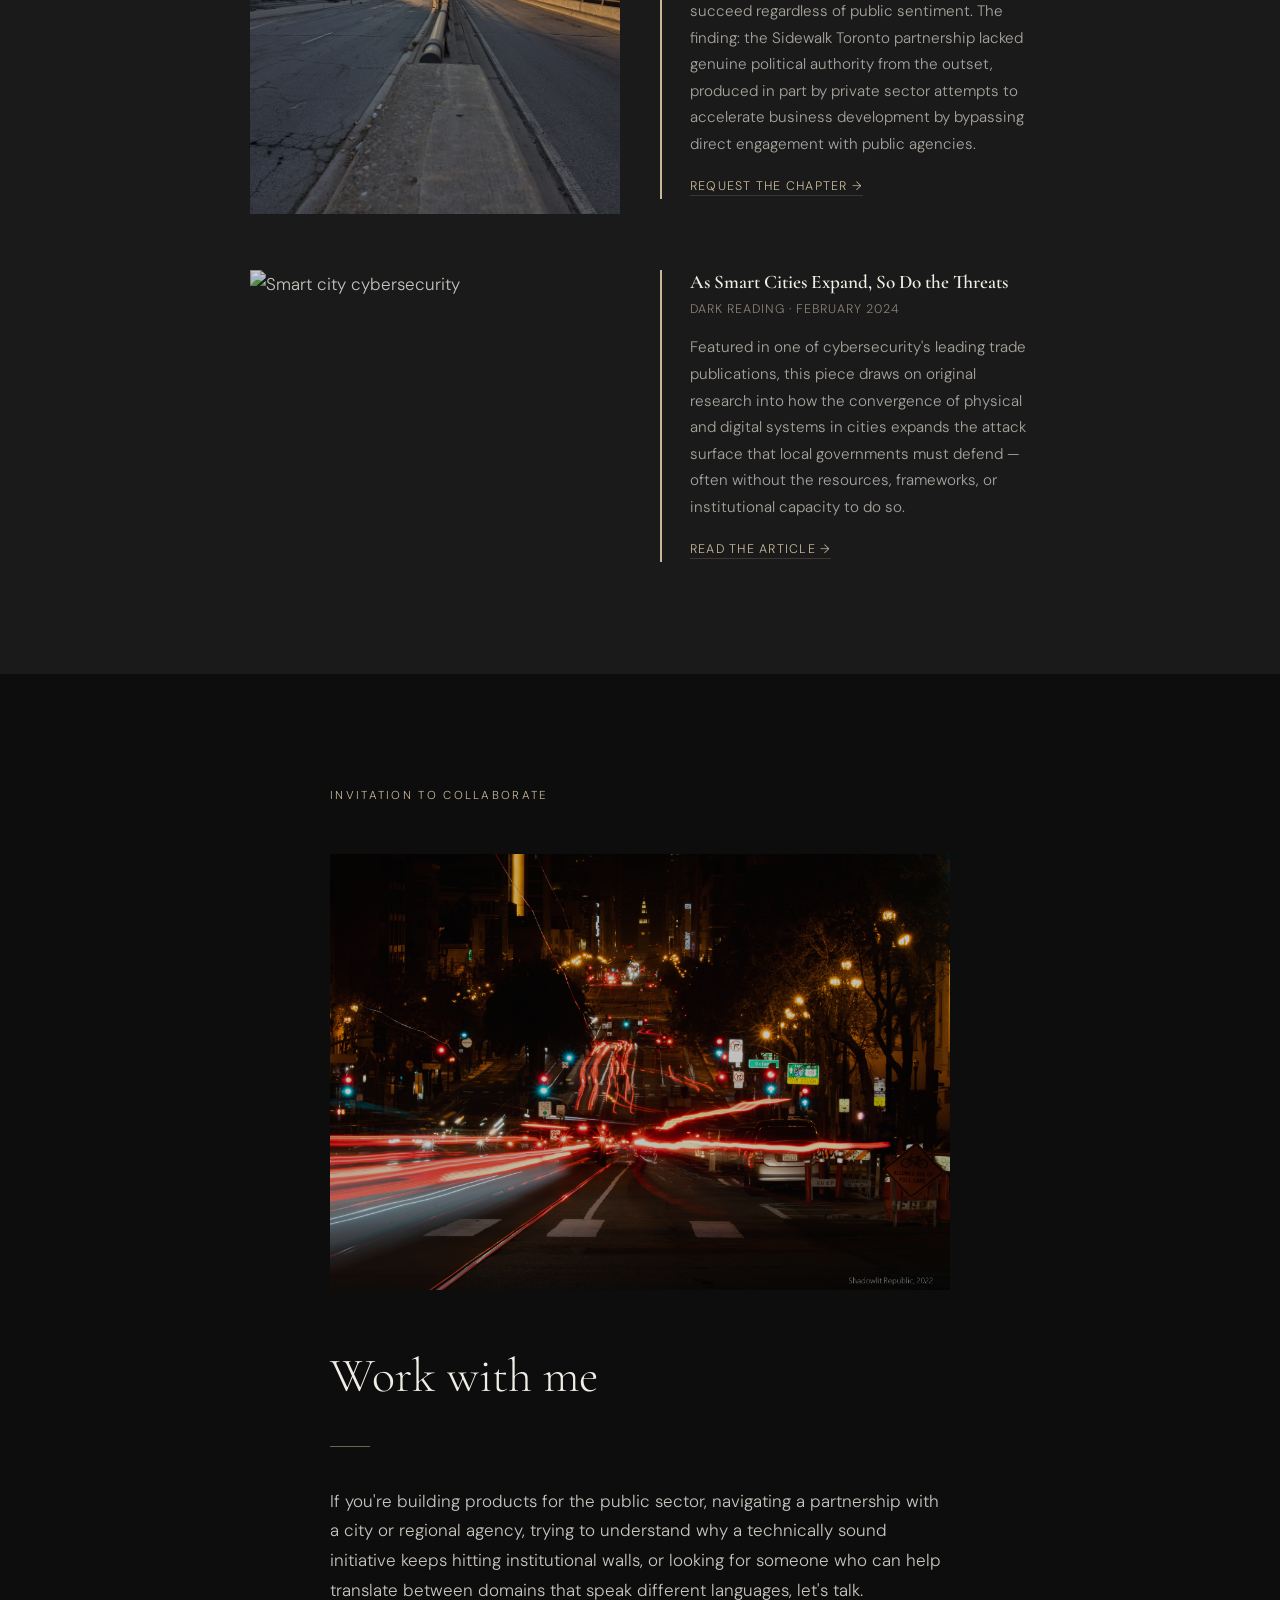
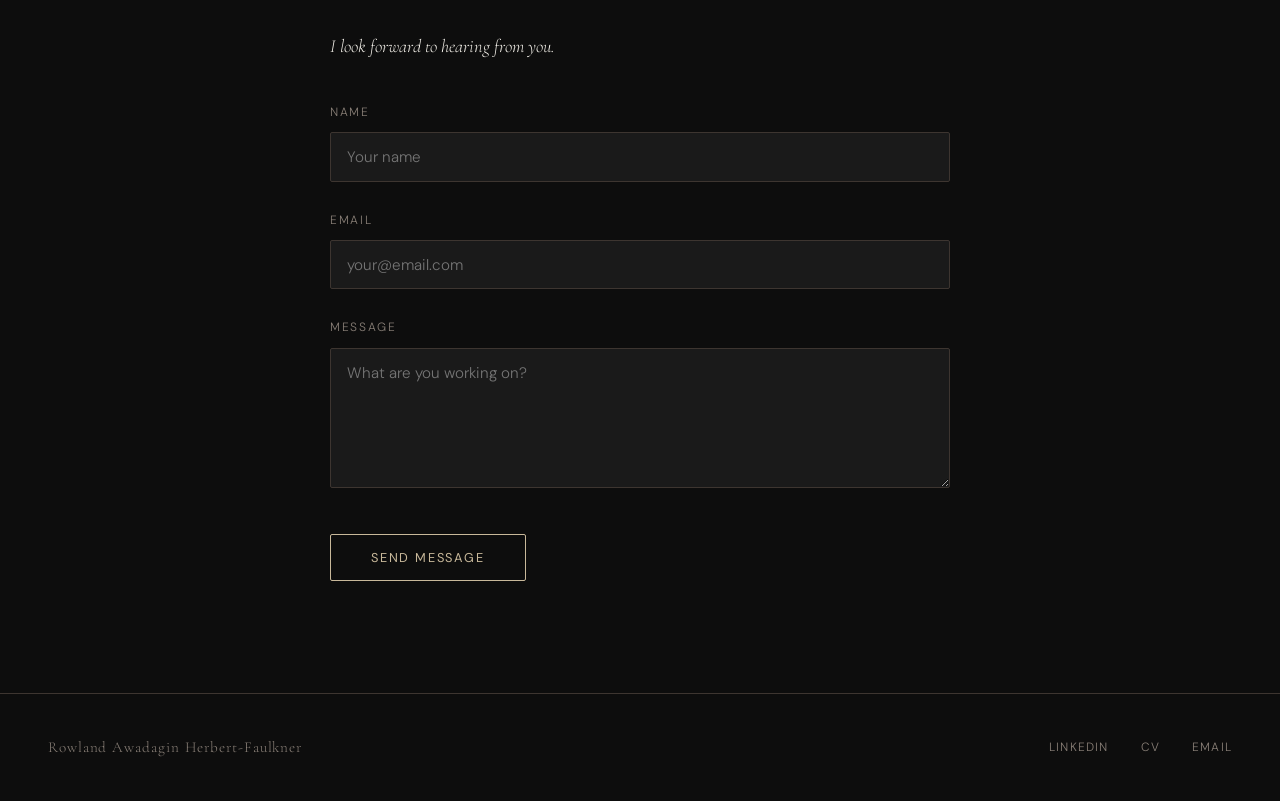
==== commit 0e36449e: "Add files via upload" ====
--- a/index.html
+++ b/index.html
@@ -25,550 +25,7 @@
   <link rel="preconnect" href="https://fonts.googleapis.com" />
   <link rel="preconnect" href="https://fonts.gstatic.com" crossorigin />
   <link href="https://fonts.googleapis.com/css2?family=Cormorant+Garamond:ital,wght@0,300;0,400;0,600;1,300;1,400&family=DM+Sans:wght@300;400;500&display=swap" rel="stylesheet" />
-  <style>
-    *, *::before, *::after { box-sizing: border-box; margin: 0; padding: 0; }
-    :root {
-      --black:    #0D0D0D;
-      --black-alt:#1A1A1A;
-      --text:     #F0EDE6;
-      --accent:   #C8B89A;
-      --mid:      #3D3530;
-      --muted:    #8A8078;
-    }
-    html { scroll-behavior: smooth; }
-    body {
-      background: var(--black);
-      color: var(--text);
-      font-family: 'DM Sans', sans-serif;
-      font-weight: 300;
-      font-size: 17px;
-      line-height: 1.75;
-      -webkit-font-smoothing: antialiased;
-    }
-    nav {
-      position: fixed;
-      top: 0; left: 0; right: 0;
-      z-index: 100;
-      display: flex;
-      justify-content: space-between;
-      align-items: center;
-      padding: 1.25rem 3rem;
-      background: rgba(13,13,13,0.92);
-      backdrop-filter: blur(8px);
-      border-bottom: 1px solid var(--mid);
-    }
-    nav .name {
-      font-family: 'Cormorant Garamond', serif;
-      font-weight: 400;
-      font-size: 1.1rem;
-      letter-spacing: 0.08em;
-      color: var(--accent);
-      text-decoration: none;
-    }
-    nav ul {
-      list-style: none;
-      display: flex;
-      gap: 2rem;
-      align-items: center;
-    }
-    nav ul a {
-      color: var(--muted);
-      text-decoration: none;
-      font-size: 0.78rem;
-      letter-spacing: 0.12em;
-      text-transform: uppercase;
-      transition: color 0.3s ease;
-    }
-    nav ul a:hover { color: var(--accent); }
-    nav ul .cv-link {
-      color: var(--accent);
-      border: 1px solid var(--mid);
-      padding: 0.35rem 0.85rem;
-      border-radius: 2px;
-      transition: background 0.3s ease, color 0.3s ease, border-color 0.3s ease;
-    }
-    nav ul .cv-link:hover {
-      background: var(--accent);
-      color: var(--black);
-      border-color: var(--accent);
-    }
-    #hero {
-      min-height: 100vh;
-      position: relative;
-      display: flex;
-      flex-direction: column;
-      justify-content: center;
-      padding: 3.5rem 3rem 6rem;
-      overflow: hidden;
-    }
-    .hero-bg {
-      position: absolute;
-      inset: 0;
-      background-image: url('hero.jpg');
-      background-size: cover;
-      background-position: center;
-      opacity: 0.25;
-      z-index: 0;
-    }
-    .hero-inner {
-      position: relative;
-      z-index: 1;
-      max-width: 1000px;
-      margin: 0 auto;
-      width: 100%;
-      display: grid;
-      grid-template-columns: 1fr 320px;
-      grid-template-rows: auto;
-      gap: 0 4rem;
-      align-items: start;
-    }
-    .hero-text-col {
-      grid-column: 1;
-      grid-row: 1 / 5;
-    }
-    .hero-portrait {
-      grid-column: 2;
-      grid-row: 1 / 5;
-      width: 100%;
-      height: 580px;
-      object-fit: cover;
-      object-position: center top;
-      border-radius: 4px;
-      border: 2px solid var(--mid);
-      opacity: 0;
-      animation: fadeUp 0.8s ease forwards;
-      animation-delay: 0.2s;
-    }
-    .hero-name {
-      font-family: 'Cormorant Garamond', serif;
-      font-weight: 300;
-      font-size: clamp(2.8rem, 6vw, 4.5rem);
-      line-height: 1.1;
-      color: var(--text);
-      margin-bottom: 0.5rem;
-      opacity: 0;
-      animation: fadeUp 0.8s ease forwards;
-      animation-delay: 0.2s;
-    }
-    .hero-name em {
-      font-style: italic;
-      color: var(--accent);
-      font-size: 0.7em;
-      display: block;
-      letter-spacing: 0.04em;
-      margin-top: 0.1rem;
-    }
-    .top-banner {
-      position: relative;
-      z-index: 2;
-      padding: 6rem 3rem 1.25rem;
-      border-bottom: 1px solid rgba(200, 184, 154, 0.25);
-      background: var(--black);
-    }
-    .top-banner ul {
-      list-style: none;
-      display: flex;
-      flex-wrap: wrap;
-      justify-content: center;
-      row-gap: 0.6rem;
-      column-gap: 0.5rem;
-      max-width: 1000px;
-      margin: 0 auto;
-    }
-    .top-banner ul li {
-      font-size: 0.85rem;
-      letter-spacing: 0.02em;
-      text-transform: none;
-      color: var(--muted);
-      white-space: nowrap;
-    }
-    .top-banner ul li:not(:last-child)::after {
-      content: '·';
-      margin-left: 1.1rem;
-      color: rgba(200, 184, 154, 0.4);
-    }
-    }
-    .hero-domains {
-      margin-top: 2rem;
-      margin-bottom: 0;
-      opacity: 0;
-      animation: fadeUp 0.8s ease forwards;
-      animation-delay: 0.5s;
-    }
-    .hero-domains ul {
-      list-style: none;
-      display: flex;
-      flex-direction: column;
-      gap: 0.5rem;
-    }
-    .hero-domains ul li {
-      font-size: 0.88rem;
-      letter-spacing: 0.1em;
-      text-transform: uppercase;
-      color: var(--muted);
-      display: flex;
-      align-items: center;
-      gap: 0.75rem;
-    }
-    .hero-domains ul li::before {
-      content: '';
-      display: inline-block;
-      width: 20px;
-      height: 1px;
-      background: var(--accent);
-      flex-shrink: 0;
-    }
-    .hero-followup {
-      margin-top: 1.5rem;
-    }
-    .hero-body {
-      max-width: 620px;
-      opacity: 0;
-      animation: fadeUp 0.8s ease forwards;
-      animation-delay: 0.8s;
-    }
-    .hero-products {
-      margin: 2rem 0;
-      padding: 1.5rem 1.75rem;
-      max-width: 620px;
-      background: var(--black-alt);
-      border-left: 2px solid var(--accent);
-      border-radius: 4px;
-      opacity: 0;
-      animation: fadeUp 0.8s ease forwards;
-      animation-delay: 0.5s;
-    }
-    .hero-products-label {
-      font-size: 0.72rem;
-      letter-spacing: 0.2em;
-      text-transform: uppercase;
-      color: var(--accent);
-      margin-bottom: 1rem;
-      display: block;
-    }
-    .hero-products ul {
-      list-style: none;
-      display: flex;
-      flex-direction: column;
-      gap: 1.1rem;
-    }
-    .hero-products ul li {
-      font-size: 0.95rem;
-      line-height: 1.6;
-      color: #DAD5CC;
-      display: flex;
-      align-items: flex-start;
-      gap: 0.75rem;
-    }
-    .hero-products ul li::before {
-      content: '';
-      display: inline-block;
-      width: 6px;
-      height: 6px;
-      margin-top: 0.55em;
-      border-radius: 50%;
-      background: var(--accent);
-      flex-shrink: 0;
-    }
-    .hero-body p {
-      color: #C8C4BE;
-      margin-bottom: 1.25rem;
-      font-size: 1rem;
-    }
-    .hero-thesis {
-      font-family: 'Cormorant Garamond', serif;
-      font-style: italic;
-      font-size: 1.5rem !important;
-      color: var(--accent) !important;
-      margin-top: 1.75rem !important;
-      line-height: 1.4;
-    }
-    .hero-cta {
-      margin-top: 1rem;
-      opacity: 0;
-      animation: fadeUp 0.8s ease forwards;
-      animation-delay: 1.1s;
-    }
-    .hero-cta-tight {
-      margin-top: 1rem;
-    }
-    .hero-cta a {
-      display: inline-block;
-      color: var(--accent);
-      text-decoration: none;
-      font-size: 0.82rem;
-      letter-spacing: 0.14em;
-      text-transform: uppercase;
-      border-bottom: 1px solid var(--mid);
-      padding-bottom: 0.25rem;
-      transition: border-color 0.3s ease, color 0.3s ease;
-    }
-    .hero-cta a:hover { border-color: var(--accent); color: var(--text); }
-    @keyframes fadeUp {
-      from { opacity: 0; transform: translateY(14px); }
-      to   { opacity: 1; transform: translateY(0); }
-    }
-    .hero-cta a.hero-cta-button {
-      display: flex;
-      align-items: center;
-      justify-content: center;
-      width: 100%;
-      max-width: 680px;
-      box-sizing: border-box;
-      line-height: 1;
-      padding: 0.95rem 1.5rem;
-      border: 1px solid var(--accent);
-      border-radius: 3px;
-      color: var(--accent);
-      text-decoration: none;
-      font-size: 0.95rem;
-      letter-spacing: 0.12em;
-      text-transform: uppercase;
-      transition: background 0.3s ease, color 0.3s ease;
-    }
-    .hero-cta a.hero-cta-button:hover {
-      background: var(--accent);
-      color: var(--black);
-    }
-    @media (prefers-reduced-motion: reduce) {
-      .hero-name, .hero-domains, .hero-body, .hero-cta {
-        animation: none; opacity: 1; transform: none;
-      }
-    }
-    section { padding: 7rem 3rem; }
-    section:nth-of-type(even) { background: var(--black-alt); }
-    .section-inner { max-width: 780px; margin: 0 auto; }
-    .section-label {
-      font-size: 0.72rem;
-      letter-spacing: 0.2em;
-      text-transform: uppercase;
-      color: var(--accent);
-      margin-bottom: 3rem;
-      display: block;
-    }
-    h2 {
-      font-family: 'Cormorant Garamond', serif;
-      font-weight: 300;
-      font-size: clamp(2rem, 4vw, 3rem);
-      line-height: 1.2;
-      color: var(--text);
-      margin-bottom: 2rem;
-    }
-    p {
-      color: #C8C4BE;
-      margin-bottom: 1.5rem;
-      max-width: 680px;
-    }
-    p:last-child { margin-bottom: 0; }
-    em {
-      font-family: 'Cormorant Garamond', serif;
-      font-style: italic;
-      font-size: 1.08em;
-      color: var(--text);
-    }
-    .divider {
-      width: 40px;
-      height: 1px;
-      background: var(--accent);
-      margin: 2.5rem 0;
-      opacity: 0.5;
-    }
-    .section-image {
-      width: 100%;
-      height: 100%;
-      object-fit: cover;
-      object-position: center;
-      margin-bottom: 3rem;
-      opacity: 0.75;
-    }
-    .pub-intro { margin-bottom: 3.5rem; }
-    .pub-list {
-      display: flex;
-      flex-direction: column;
-      gap: 3.5rem;
-    }
-    .pub-item {
-      display: grid;
-      grid-template-columns: 1fr 1fr;
-      gap: 2.5rem;
-      align-items: start;
-    }
-    .pub-item-image {
-      width: 100%;
-      height: 100%;
-      object-fit: cover;
-      object-position: center;
-      opacity: 0.8;
-    }
-    .pub-content {
-      border-left: 2px solid var(--accent);
-      padding-left: 1.75rem;
-    }
-    .pub-title {
-      font-family: 'Cormorant Garamond', serif;
-      font-weight: 600;
-      font-size: 1.2rem;
-      color: var(--text);
-      margin-bottom: 0.25rem;
-      line-height: 1.3;
-    }
-    .pub-meta {
-      font-size: 0.78rem;
-      letter-spacing: 0.08em;
-      color: var(--muted);
-      text-transform: uppercase;
-      margin-bottom: 0.85rem;
-    }
-    .pub-desc {
-      font-size: 0.95rem;
-      color: #A8A49E;
-      line-height: 1.75;
-      margin-bottom: 0.75rem;
-      max-width: 100%;
-    }
-    .pub-link {
-      font-size: 0.78rem;
-      letter-spacing: 0.1em;
-      text-transform: uppercase;
-      color: var(--accent);
-      text-decoration: none;
-      border-bottom: 1px solid var(--mid);
-      padding-bottom: 0.1rem;
-      transition: border-color 0.3s ease;
-    }
-    .pub-link:hover { border-color: var(--accent); }
-    #collaborate .section-inner { max-width: 620px; }
-    .form-group { margin-bottom: 1.75rem; }
-    label {
-      display: block;
-      font-size: 0.75rem;
-      letter-spacing: 0.14em;
-      text-transform: uppercase;
-      color: var(--muted);
-      margin-bottom: 0.6rem;
-    }
-    input, textarea {
-      width: 100%;
-      background: var(--black-alt);
-      border: 1px solid var(--mid);
-      color: var(--text);
-      font-family: 'DM Sans', sans-serif;
-      font-size: 0.95rem;
-      font-weight: 300;
-      padding: 0.85rem 1rem;
-      border-radius: 2px;
-      outline: none;
-      transition: border-color 0.3s ease;
-    }
-    input:focus, textarea:focus { border-color: var(--accent); }
-    textarea { min-height: 140px; resize: vertical; }
-    .submit-btn {
-      display: inline-block;
-      margin-top: 0.5rem;
-      padding: 0.9rem 2.5rem;
-      background: transparent;
-      border: 1px solid var(--accent);
-      color: var(--accent);
-      font-family: 'DM Sans', sans-serif;
-      font-size: 0.8rem;
-      font-weight: 400;
-      letter-spacing: 0.14em;
-      text-transform: uppercase;
-      cursor: pointer;
-      border-radius: 2px;
-      transition: background 0.3s ease, color 0.3s ease;
-    }
-    .submit-btn:hover { background: var(--accent); color: var(--black); }
-    .about-portrait {
-      width: 200px;
-      height: 200px;
-      object-fit: cover;
-      object-position: center top;
-      border-radius: 50%;
-      border: 2px solid var(--mid);
-      float: right;
-      margin: 0 0 2rem 2.5rem;
-    }
-    .about-credentials {
-      border-top: 1px solid var(--mid);
-      padding-top: 2rem;
-      margin-top: 2.5rem;
-      clear: both;
-    }
-    .credential-item { margin-bottom: 1.25rem; }
-    .credential-label {
-      font-size: 0.72rem;
-      letter-spacing: 0.14em;
-      text-transform: uppercase;
-      color: var(--accent);
-      display: block;
-      margin-bottom: 0.2rem;
-    }
-    .credential-value {
-      font-size: 0.92rem;
-      color: #C8C4BE;
-      line-height: 1.5;
-    }
-    .cv-download {
-      display: inline-block;
-      margin-top: 2rem;
-      padding: 0.85rem 2rem;
-      background: transparent;
-      border: 1px solid var(--accent);
-      color: var(--accent);
-      font-family: 'DM Sans', sans-serif;
-      font-size: 0.8rem;
-      font-weight: 400;
-      letter-spacing: 0.14em;
-      text-transform: uppercase;
-      text-decoration: none;
-      border-radius: 2px;
-      transition: background 0.3s ease, color 0.3s ease;
-    }
-    .cv-download:hover { background: var(--accent); color: var(--black); }
-    footer {
-      background: var(--black);
-      border-top: 1px solid var(--mid);
-      padding: 2.5rem 3rem;
-      display: flex;
-      justify-content: space-between;
-      align-items: center;
-    }
-    .footer-name {
-      font-family: 'Cormorant Garamond', serif;
-      font-size: 0.95rem;
-      color: var(--muted);
-      letter-spacing: 0.06em;
-    }
-    .footer-links { display: flex; gap: 2rem; }
-    .footer-links a {
-      font-size: 0.75rem;
-      letter-spacing: 0.1em;
-      text-transform: uppercase;
-      color: var(--muted);
-      text-decoration: none;
-      transition: color 0.3s ease;
-    }
-    .footer-links a:hover { color: var(--accent); }
-    @media (max-width: 700px) {
-      nav { padding: 1rem 1.5rem; }
-      nav .name { font-size: 0; }
-      nav .name::after { content: 'DF'; font-size: 0.9rem; letter-spacing: 0.1em; color: var(--accent); font-family: 'Cormorant Garamond', serif; }
-      nav ul { gap: 0.75rem; }
-      nav ul .cv-link { display: none; }
-      .top-banner { padding: 5rem 1.5rem 1.25rem; }
-      .top-banner ul { justify-content: flex-start; flex-direction: column; row-gap: 0.65rem; }
-      .top-banner ul li::after { content: none; }
-      .top-banner ul li { white-space: normal; }
-      #hero { padding: 2rem 1.5rem 4rem; }
-      .hero-inner { display: flex; flex-direction: column; }
-      .hero-text-col { order: 1; }
-      .hero-portrait { order: 2; grid-column: unset; grid-row: unset; width: 100%; height: 580px; margin-top: 2rem; }
-      section { padding: 5rem 1.5rem; }
-      .pub-item { grid-template-columns: 1fr; }
-      footer { flex-direction: column; gap: 1.5rem; text-align: center; }
-    }
-  </style>
+  <link rel="stylesheet" href="style.css" />
 </head>
 <body>
 
@@ -576,8 +33,9 @@
     <a href="#hero" class="name">Dagin Faulkner, Ph.D.</a>
     <ul>
       <li><a href="#publications">My Work</a></li>
+      <li><a href="blog.html">Blog</a></li>
       <li><a href="#collaborate">Consult Me</a></li>
-      <li><a href="#about">About</a></li>
+      <li><a href="about.html">About</a></li>
       <li><a href="CV_Herbert-Faulkner_2026-07.pdf" target="_blank" class="cv-link">CV</a></li>
     </ul>
   </nav>
@@ -586,7 +44,7 @@
     <ul>
       <li>Governance, Risk, and Compliance</li>
       <li>Public Interest Technology</li>
-      <li>Local Government Capacity Building</li>   
+      <li>Local Government Capacity Building</li>
       <li>Digital Infrastructure</li>
     </ul>
   </div>
@@ -604,8 +62,8 @@
           <p>Closing that gap involves taking a comprehensive account of the resources and relations required for:</p>
           <ul>
             <li>Maintaining the status quo</li>
-            <li>Standards compliance</li>
-            <li>Implementing new systems</li>    
+	    <li>Standards compliance</li>
+            <li>Implementing new systems</li>
             <li>Sustaining the changes</li>
           </ul>
           <p class="hero-followup">That account should guide planning, deployment, integration, and maintenance. Without it, intended solutions quickly become expensive problems.</p>
@@ -620,7 +78,7 @@
           <a href="#publications">See the work →</a>
           </div>
         </div>
-        <p class="hero-thesis">I apply my experience with tracking those requirements to plan and deliver purposeful tech solutions that actually work for institutions.</p>
+        <p class="hero-thesis">I apply my experience with tracking those requirements to plan and deliver purposeful tech solutions that actually work for cities.</p>
         <div class="hero-cta hero-cta-tight">
           <a href="#collaborate" class="hero-cta-button">Consult Me</a>
         </div>
@@ -710,35 +168,6 @@
     </div>
   </section>
 
-  <section id="about">
-    <div class="section-inner">
-      <span class="section-label">About</span>
-      <h2>Dagin Faulkner, Ph.D.</h2>
-      <div class="divider"></div>
-      <p>I hold a doctorate in City and Regional Planning from UC Berkeley, with concentrations in transportation infrastructure, urban governance, and cybersecurity. My academic foundation began at MIT, where I studied Civil Engineering with a concentration in Urban Studies and Planning.</p>
-      <p>Ultimately, I love the process of transformation and I've always been curious about sociotechnical systems, how they change, and the institutions that initiate and manage that change. Practically, I'm interested in GRC and institutional capacity building.</p>
-      <a href="CV_Herbert-Faulkner_2026-07.pdf" target="_blank" class="cv-download">Download CV →</a>
-      <div class="divider"></div>
-      <p><em>Technology often promises novelty. But it's deployed in a deeply storied landscape of relationships and past ambitions that surface each time a new initiative gains traction. Photography taught me to see that landscape before I had the language to describe it.</em></p>
-      <p><em><a href="https://shadowlitrepublic.myportfolio.com/" target="_blank" style="color: inherit; text-decoration: none; border-bottom: 1px solid var(--accent);">Taking pictures is an important practice for me</a> — not just as a creative outlet, but as a discipline of visual documentation. Creating a reference archive through the act of recording constantly evolving urban landscapes has trained me to explore the layered context in which past and present visions are developed and realized.</em></p>
-      <p>I am based in the San Francisco Bay Area.</p>
-      <div class="about-credentials">
-        <div class="credential-item">
-          <span class="credential-label">Education</span>
-          <span class="credential-value">Ph.D., City & Regional Planning — UC Berkeley<br/>Master of City Planning — UC Berkeley<br/>M.S., Transportation Engineering — UC Berkeley<br/>B.S., Civil Engineering — MIT</span>
-        </div>
-        <div class="credential-item">
-          <span class="credential-label">Fellowships & Recognition</span>
-          <span class="credential-value">Eno Center for Transportation Leadership Fellow · RSA Conference Scholar · FHWA Eisenhower Fellow (×2)</span>
-        </div>
-        <div class="credential-item">
-          <span class="credential-label">Affiliations</span>
-          <span class="credential-value">UC Berkeley CLTC · UC Berkeley ITS</span>
-        </div>
-      </div>
-    </div>
-  </section>
-
   <footer>
     <span class="footer-name">Rowland Awadagin Herbert-Faulkner</span>
     <div class="footer-links">
--- a/style.css
+++ b/style.css
@@ -0,0 +1,680 @@
+    *, *::before, *::after { box-sizing: border-box; margin: 0; padding: 0; }
+    :root {
+      --black:    #0D0D0D;
+      --black-alt:#1A1A1A;
+      --text:     #F0EDE6;
+      --accent:   #C8B89A;
+      --mid:      #3D3530;
+      --muted:    #8A8078;
+    }
+    html { scroll-behavior: smooth; }
+    body {
+      background: var(--black);
+      color: var(--text);
+      font-family: 'DM Sans', sans-serif;
+      font-weight: 300;
+      font-size: 17px;
+      line-height: 1.75;
+      -webkit-font-smoothing: antialiased;
+    }
+    nav {
+      position: fixed;
+      top: 0; left: 0; right: 0;
+      z-index: 100;
+      display: flex;
+      justify-content: space-between;
+      align-items: center;
+      padding: 1.25rem 3rem;
+      background: rgba(13,13,13,0.92);
+      backdrop-filter: blur(8px);
+      border-bottom: 1px solid var(--mid);
+    }
+    nav .name {
+      font-family: 'Cormorant Garamond', serif;
+      font-weight: 400;
+      font-size: 1.1rem;
+      letter-spacing: 0.08em;
+      color: var(--accent);
+      text-decoration: none;
+    }
+    nav ul {
+      list-style: none;
+      display: flex;
+      gap: 2rem;
+      align-items: center;
+    }
+    nav ul a {
+      color: var(--muted);
+      text-decoration: none;
+      font-size: 0.78rem;
+      letter-spacing: 0.12em;
+      text-transform: uppercase;
+      transition: color 0.3s ease;
+    }
+    nav ul a:hover { color: var(--accent); }
+    nav ul .cv-link {
+      color: var(--accent);
+      border: 1px solid var(--mid);
+      padding: 0.35rem 0.85rem;
+      border-radius: 2px;
+      transition: background 0.3s ease, color 0.3s ease, border-color 0.3s ease;
+    }
+    nav ul .cv-link:hover {
+      background: var(--accent);
+      color: var(--black);
+      border-color: var(--accent);
+    }
+    #hero {
+      min-height: 100vh;
+      position: relative;
+      display: flex;
+      flex-direction: column;
+      justify-content: center;
+      padding: 3.5rem 3rem 6rem;
+      overflow: hidden;
+    }
+    .hero-bg {
+      position: absolute;
+      inset: 0;
+      background-image: url('hero.jpg');
+      background-size: cover;
+      background-position: center;
+      opacity: 0.25;
+      z-index: 0;
+    }
+    .hero-inner {
+      position: relative;
+      z-index: 1;
+      max-width: 1000px;
+      margin: 0 auto;
+      width: 100%;
+      display: grid;
+      grid-template-columns: 1fr 320px;
+      grid-template-rows: auto;
+      gap: 0 4rem;
+      align-items: start;
+    }
+    .hero-text-col {
+      grid-column: 1;
+      grid-row: 1 / 5;
+    }
+    .hero-portrait {
+      grid-column: 2;
+      grid-row: 1 / 5;
+      width: 100%;
+      height: 580px;
+      object-fit: cover;
+      object-position: center top;
+      border-radius: 4px;
+      border: 2px solid var(--mid);
+      opacity: 0;
+      animation: fadeUp 0.8s ease forwards;
+      animation-delay: 0.2s;
+    }
+    .hero-name {
+      font-family: 'Cormorant Garamond', serif;
+      font-weight: 300;
+      font-size: clamp(2.8rem, 6vw, 4.5rem);
+      line-height: 1.1;
+      color: var(--text);
+      margin-bottom: 0.5rem;
+      opacity: 0;
+      animation: fadeUp 0.8s ease forwards;
+      animation-delay: 0.2s;
+    }
+    .hero-name em {
+      font-style: italic;
+      color: var(--accent);
+      font-size: 0.7em;
+      display: block;
+      letter-spacing: 0.04em;
+      margin-top: 0.1rem;
+    }
+    .top-banner {
+      position: relative;
+      z-index: 2;
+      padding: 6rem 3rem 1.25rem;
+      border-bottom: 1px solid rgba(200, 184, 154, 0.25);
+      background: var(--black);
+    }
+    .top-banner ul {
+      list-style: none;
+      display: flex;
+      flex-wrap: wrap;
+      justify-content: center;
+      row-gap: 0.6rem;
+      column-gap: 0.5rem;
+      max-width: 1000px;
+      margin: 0 auto;
+    }
+    .top-banner ul li {
+      font-size: 0.85rem;
+      letter-spacing: 0.02em;
+      text-transform: none;
+      color: var(--muted);
+      white-space: nowrap;
+    }
+    .top-banner ul li:not(:last-child)::after {
+      content: '·';
+      margin-left: 1.1rem;
+      color: rgba(200, 184, 154, 0.4);
+    }
+    .hero-domains {
+      margin-top: 2rem;
+      margin-bottom: 0;
+      opacity: 0;
+      animation: fadeUp 0.8s ease forwards;
+      animation-delay: 0.5s;
+    }
+    .hero-domains ul {
+      list-style: none;
+      display: flex;
+      flex-direction: column;
+      gap: 0.5rem;
+    }
+    .hero-domains ul li {
+      font-size: 0.88rem;
+      letter-spacing: 0.1em;
+      text-transform: uppercase;
+      color: var(--muted);
+      display: flex;
+      align-items: center;
+      gap: 0.75rem;
+    }
+    .hero-domains ul li::before {
+      content: '';
+      display: inline-block;
+      width: 20px;
+      height: 1px;
+      background: var(--accent);
+      flex-shrink: 0;
+    }
+    .hero-followup {
+      margin-top: 1.5rem;
+    }
+    .hero-body {
+      max-width: 620px;
+      opacity: 0;
+      animation: fadeUp 0.8s ease forwards;
+      animation-delay: 0.8s;
+    }
+    .hero-products {
+      margin: 2rem 0;
+      padding: 1.5rem 1.75rem;
+      max-width: 620px;
+      background: var(--black-alt);
+      border-left: 2px solid var(--accent);
+      border-radius: 4px;
+      opacity: 0;
+      animation: fadeUp 0.8s ease forwards;
+      animation-delay: 0.5s;
+    }
+    .hero-products-label {
+      font-size: 0.72rem;
+      letter-spacing: 0.2em;
+      text-transform: uppercase;
+      color: var(--accent);
+      margin-bottom: 1rem;
+      display: block;
+    }
+    .hero-products ul {
+      list-style: none;
+      display: flex;
+      flex-direction: column;
+      gap: 1.1rem;
+    }
+    .hero-products ul li {
+      font-size: 0.95rem;
+      line-height: 1.6;
+      color: #DAD5CC;
+      display: flex;
+      align-items: flex-start;
+      gap: 0.75rem;
+    }
+    .hero-products ul li::before {
+      content: '';
+      display: inline-block;
+      width: 6px;
+      height: 6px;
+      margin-top: 0.55em;
+      border-radius: 50%;
+      background: var(--accent);
+      flex-shrink: 0;
+    }
+    .hero-body p {
+      color: #C8C4BE;
+      margin-bottom: 1.25rem;
+      font-size: 1rem;
+    }
+    .hero-thesis {
+      font-family: 'Cormorant Garamond', serif;
+      font-style: italic;
+      font-size: 1.5rem !important;
+      color: var(--accent) !important;
+      margin-top: 1.75rem !important;
+      line-height: 1.4;
+    }
+    .hero-cta {
+      margin-top: 1rem;
+      opacity: 0;
+      animation: fadeUp 0.8s ease forwards;
+      animation-delay: 1.1s;
+    }
+    .hero-cta-tight {
+      margin-top: 1rem;
+    }
+    .hero-cta a {
+      display: inline-block;
+      color: var(--accent);
+      text-decoration: none;
+      font-size: 0.82rem;
+      letter-spacing: 0.14em;
+      text-transform: uppercase;
+      border-bottom: 1px solid var(--mid);
+      padding-bottom: 0.25rem;
+      transition: border-color 0.3s ease, color 0.3s ease;
+    }
+    .hero-cta a:hover { border-color: var(--accent); color: var(--text); }
+    @keyframes fadeUp {
+      from { opacity: 0; transform: translateY(14px); }
+      to   { opacity: 1; transform: translateY(0); }
+    }
+    .hero-cta a.hero-cta-button {
+      display: flex;
+      align-items: center;
+      justify-content: center;
+      width: 100%;
+      max-width: 680px;
+      box-sizing: border-box;
+      line-height: 1;
+      padding: 0.95rem 1.5rem;
+      border: 1px solid var(--accent);
+      border-radius: 3px;
+      color: var(--accent);
+      text-decoration: none;
+      font-size: 0.95rem;
+      letter-spacing: 0.12em;
+      text-transform: uppercase;
+      transition: background 0.3s ease, color 0.3s ease;
+    }
+    .hero-cta a.hero-cta-button:hover {
+      background: var(--accent);
+      color: var(--black);
+    }
+    @media (prefers-reduced-motion: reduce) {
+      .hero-name, .hero-domains, .hero-body, .hero-cta {
+        animation: none; opacity: 1; transform: none;
+      }
+    }
+    section { padding: 7rem 3rem; }
+    section.page-section { padding-top: 10rem; }
+    section:nth-of-type(even) { background: var(--black-alt); }
+    .section-inner { max-width: 780px; margin: 0 auto; }
+    .section-label {
+      font-size: 0.72rem;
+      letter-spacing: 0.2em;
+      text-transform: uppercase;
+      color: var(--accent);
+      margin-bottom: 3rem;
+      display: block;
+    }
+    h2 {
+      font-family: 'Cormorant Garamond', serif;
+      font-weight: 300;
+      font-size: clamp(2rem, 4vw, 3rem);
+      line-height: 1.2;
+      color: var(--text);
+      margin-bottom: 2rem;
+    }
+    p {
+      color: #C8C4BE;
+      margin-bottom: 1.5rem;
+      max-width: 680px;
+    }
+    p:last-child { margin-bottom: 0; }
+    em {
+      font-family: 'Cormorant Garamond', serif;
+      font-style: italic;
+      font-size: 1.08em;
+      color: var(--text);
+    }
+    .divider {
+      width: 40px;
+      height: 1px;
+      background: var(--accent);
+      margin: 2.5rem 0;
+      opacity: 0.5;
+    }
+    .section-image {
+      width: 100%;
+      height: 100%;
+      object-fit: cover;
+      object-position: center;
+      margin-bottom: 3rem;
+      opacity: 0.75;
+    }
+    .pub-intro { margin-bottom: 3.5rem; }
+    .pub-list {
+      display: flex;
+      flex-direction: column;
+      gap: 3.5rem;
+    }
+    .pub-item {
+      display: grid;
+      grid-template-columns: 1fr 1fr;
+      gap: 2.5rem;
+      align-items: start;
+    }
+    .pub-item-image {
+      width: 100%;
+      height: 100%;
+      object-fit: cover;
+      object-position: center;
+      opacity: 0.8;
+    }
+    .pub-content {
+      border-left: 2px solid var(--accent);
+      padding-left: 1.75rem;
+    }
+    .pub-title {
+      font-family: 'Cormorant Garamond', serif;
+      font-weight: 600;
+      font-size: 1.2rem;
+      color: var(--text);
+      margin-bottom: 0.25rem;
+      line-height: 1.3;
+    }
+    .pub-meta {
+      font-size: 0.78rem;
+      letter-spacing: 0.08em;
+      color: var(--muted);
+      text-transform: uppercase;
+      margin-bottom: 0.85rem;
+    }
+    .pub-desc {
+      font-size: 0.95rem;
+      color: #A8A49E;
+      line-height: 1.75;
+      margin-bottom: 0.75rem;
+      max-width: 100%;
+    }
+    .pub-link {
+      font-size: 0.78rem;
+      letter-spacing: 0.1em;
+      text-transform: uppercase;
+      color: var(--accent);
+      text-decoration: none;
+      border-bottom: 1px solid var(--mid);
+      padding-bottom: 0.1rem;
+      transition: border-color 0.3s ease;
+    }
+    .pub-link:hover { border-color: var(--accent); }
+    #collaborate .section-inner { max-width: 620px; }
+    .form-group { margin-bottom: 1.75rem; }
+    label {
+      display: block;
+      font-size: 0.75rem;
+      letter-spacing: 0.14em;
+      text-transform: uppercase;
+      color: var(--muted);
+      margin-bottom: 0.6rem;
+    }
+    input, textarea {
+      width: 100%;
+      background: var(--black-alt);
+      border: 1px solid var(--mid);
+      color: var(--text);
+      font-family: 'DM Sans', sans-serif;
+      font-size: 0.95rem;
+      font-weight: 300;
+      padding: 0.85rem 1rem;
+      border-radius: 2px;
+      outline: none;
+      transition: border-color 0.3s ease;
+    }
+    input:focus, textarea:focus { border-color: var(--accent); }
+    textarea { min-height: 140px; resize: vertical; }
+    .submit-btn {
+      display: inline-block;
+      margin-top: 0.5rem;
+      padding: 0.9rem 2.5rem;
+      background: transparent;
+      border: 1px solid var(--accent);
+      color: var(--accent);
+      font-family: 'DM Sans', sans-serif;
+      font-size: 0.8rem;
+      font-weight: 400;
+      letter-spacing: 0.14em;
+      text-transform: uppercase;
+      cursor: pointer;
+      border-radius: 2px;
+      transition: background 0.3s ease, color 0.3s ease;
+    }
+    .submit-btn:hover { background: var(--accent); color: var(--black); }
+    .about-portrait {
+      width: 200px;
+      height: 200px;
+      object-fit: cover;
+      object-position: center top;
+      border-radius: 50%;
+      border: 2px solid var(--mid);
+      float: right;
+      margin: 0 0 2rem 2.5rem;
+    }
+    .about-credentials {
+      border-top: 1px solid var(--mid);
+      padding-top: 2rem;
+      margin-top: 2.5rem;
+      clear: both;
+    }
+    .credential-item { margin-bottom: 1.25rem; }
+    .credential-label {
+      font-size: 0.72rem;
+      letter-spacing: 0.14em;
+      text-transform: uppercase;
+      color: var(--accent);
+      display: block;
+      margin-bottom: 0.2rem;
+    }
+    .credential-value {
+      font-size: 0.92rem;
+      color: #C8C4BE;
+      line-height: 1.5;
+    }
+    .cv-download {
+      display: inline-block;
+      margin-top: 2rem;
+      padding: 0.85rem 2rem;
+      background: transparent;
+      border: 1px solid var(--accent);
+      color: var(--accent);
+      font-family: 'DM Sans', sans-serif;
+      font-size: 0.8rem;
+      font-weight: 400;
+      letter-spacing: 0.14em;
+      text-transform: uppercase;
+      text-decoration: none;
+      border-radius: 2px;
+      transition: background 0.3s ease, color 0.3s ease;
+    }
+    .cv-download:hover { background: var(--accent); color: var(--black); }
+    footer {
+      background: var(--black);
+      border-top: 1px solid var(--mid);
+      padding: 2.5rem 3rem;
+      display: flex;
+      justify-content: space-between;
+      align-items: center;
+    }
+    .footer-name {
+      font-family: 'Cormorant Garamond', serif;
+      font-size: 0.95rem;
+      color: var(--muted);
+      letter-spacing: 0.06em;
+    }
+    .footer-links { display: flex; gap: 2rem; }
+    .footer-links a {
+      font-size: 0.75rem;
+      letter-spacing: 0.1em;
+      text-transform: uppercase;
+      color: var(--muted);
+      text-decoration: none;
+      transition: color 0.3s ease;
+    }
+    .footer-links a:hover { color: var(--accent); }
+    .page-header {
+      padding: 9rem 3rem 2rem;
+      max-width: 780px;
+      margin: 0 auto;
+    }
+    .blog-list {
+      display: flex;
+      flex-direction: column;
+      gap: 3rem;
+    }
+    .blog-item {
+      border-left: 2px solid var(--accent);
+      padding-left: 1.75rem;
+    }
+    .blog-title {
+      font-family: 'Cormorant Garamond', serif;
+      font-weight: 600;
+      font-size: 1.4rem;
+      color: var(--text);
+      margin-bottom: 0.25rem;
+      line-height: 1.3;
+    }
+    .blog-meta {
+      font-size: 0.78rem;
+      letter-spacing: 0.08em;
+      color: var(--muted);
+      text-transform: uppercase;
+      margin-bottom: 0.85rem;
+    }
+    .blog-excerpt {
+      font-size: 0.95rem;
+      color: #A8A49E;
+      line-height: 1.75;
+      margin-bottom: 0.75rem;
+      max-width: 100%;
+    }
+    .blog-link {
+      font-size: 0.78rem;
+      letter-spacing: 0.1em;
+      text-transform: uppercase;
+      color: var(--accent);
+      text-decoration: none;
+      border-bottom: 1px solid var(--mid);
+      padding-bottom: 0.1rem;
+      transition: border-color 0.3s ease;
+    }
+    .blog-link:hover { border-color: var(--accent); }
+    .post-meta {
+      font-size: 0.78rem;
+      letter-spacing: 0.08em;
+      color: var(--muted);
+      text-transform: uppercase;
+      margin-bottom: 2.5rem;
+    }
+    .post-body h3 {
+      font-family: 'Cormorant Garamond', serif;
+      font-style: italic;
+      font-weight: 400;
+      font-size: 1.4rem;
+      color: var(--accent);
+      margin: 2.5rem 0 1.25rem;
+    }
+    .post-body blockquote {
+      border-left: 2px solid var(--accent);
+      padding-left: 1.5rem;
+      margin: 2rem 0;
+      font-family: 'Cormorant Garamond', serif;
+      font-style: italic;
+      font-size: 1.15rem;
+      color: var(--text);
+      line-height: 1.5;
+    }
+    .post-body blockquote cite {
+      display: block;
+      font-family: 'DM Sans', sans-serif;
+      font-style: normal;
+      font-size: 0.78rem;
+      letter-spacing: 0.08em;
+      text-transform: uppercase;
+      color: var(--muted);
+      margin-top: 0.75rem;
+    }
+    .post-body ul {
+      margin: 0 0 1.5rem 1.25rem;
+      max-width: 680px;
+    }
+    .post-body ul li {
+      color: #C8C4BE;
+      margin-bottom: 0.6rem;
+      line-height: 1.6;
+    }
+    .sources {
+      margin-top: 3.5rem;
+      padding-top: 2rem;
+      border-top: 1px solid var(--mid);
+    }
+    .sources h3 {
+      font-family: 'Cormorant Garamond', serif;
+      font-weight: 400;
+      font-size: 1.1rem;
+      color: var(--text);
+      margin-bottom: 1.25rem;
+      font-style: normal;
+    }
+    .sources ol {
+      margin-left: 1.25rem;
+    }
+    .sources li {
+      font-size: 0.85rem;
+      color: var(--muted);
+      line-height: 1.6;
+      margin-bottom: 1rem;
+      max-width: 680px;
+    }
+    .sources li a {
+      color: var(--accent);
+      text-decoration: none;
+      border-bottom: 1px solid var(--mid);
+      transition: border-color 0.3s ease;
+    }
+    .sources li a:hover { border-color: var(--accent); }
+    .back-link {
+      display: inline-block;
+      margin-top: 3rem;
+      font-size: 0.78rem;
+      letter-spacing: 0.1em;
+      text-transform: uppercase;
+      color: var(--accent);
+      text-decoration: none;
+      border-bottom: 1px solid var(--mid);
+      padding-bottom: 0.15rem;
+      transition: border-color 0.3s ease;
+    }
+    .back-link:hover { border-color: var(--accent); }
+    @media (max-width: 700px) {
+      .page-header { padding: 7rem 1.5rem 1.5rem; }
+    }
+    @media (max-width: 700px) {
+      nav { padding: 1rem 1.5rem; }
+      nav .name { font-size: 0; }
+      nav .name::after { content: 'DF'; font-size: 0.9rem; letter-spacing: 0.1em; color: var(--accent); font-family: 'Cormorant Garamond', serif; }
+      nav ul { gap: 0.75rem; }
+      nav ul .cv-link { display: none; }
+      .top-banner { padding: 5rem 1.5rem 1.25rem; }
+      .top-banner ul { justify-content: flex-start; flex-direction: column; row-gap: 0.65rem; }
+      .top-banner ul li::after { content: none; }
+      .top-banner ul li { white-space: normal; }
+      #hero { padding: 2rem 1.5rem 4rem; }
+      .hero-inner { display: flex; flex-direction: column; }
+      .hero-text-col { order: 1; }
+      .hero-portrait { order: 2; grid-column: unset; grid-row: unset; width: 100%; height: 580px; margin-top: 2rem; }
+      section { padding: 5rem 1.5rem; }
+      section.page-section { padding-top: 8rem; }
+      .pub-item { grid-template-columns: 1fr; }
+      footer { flex-direction: column; gap: 1.5rem; text-align: center; }
+    }
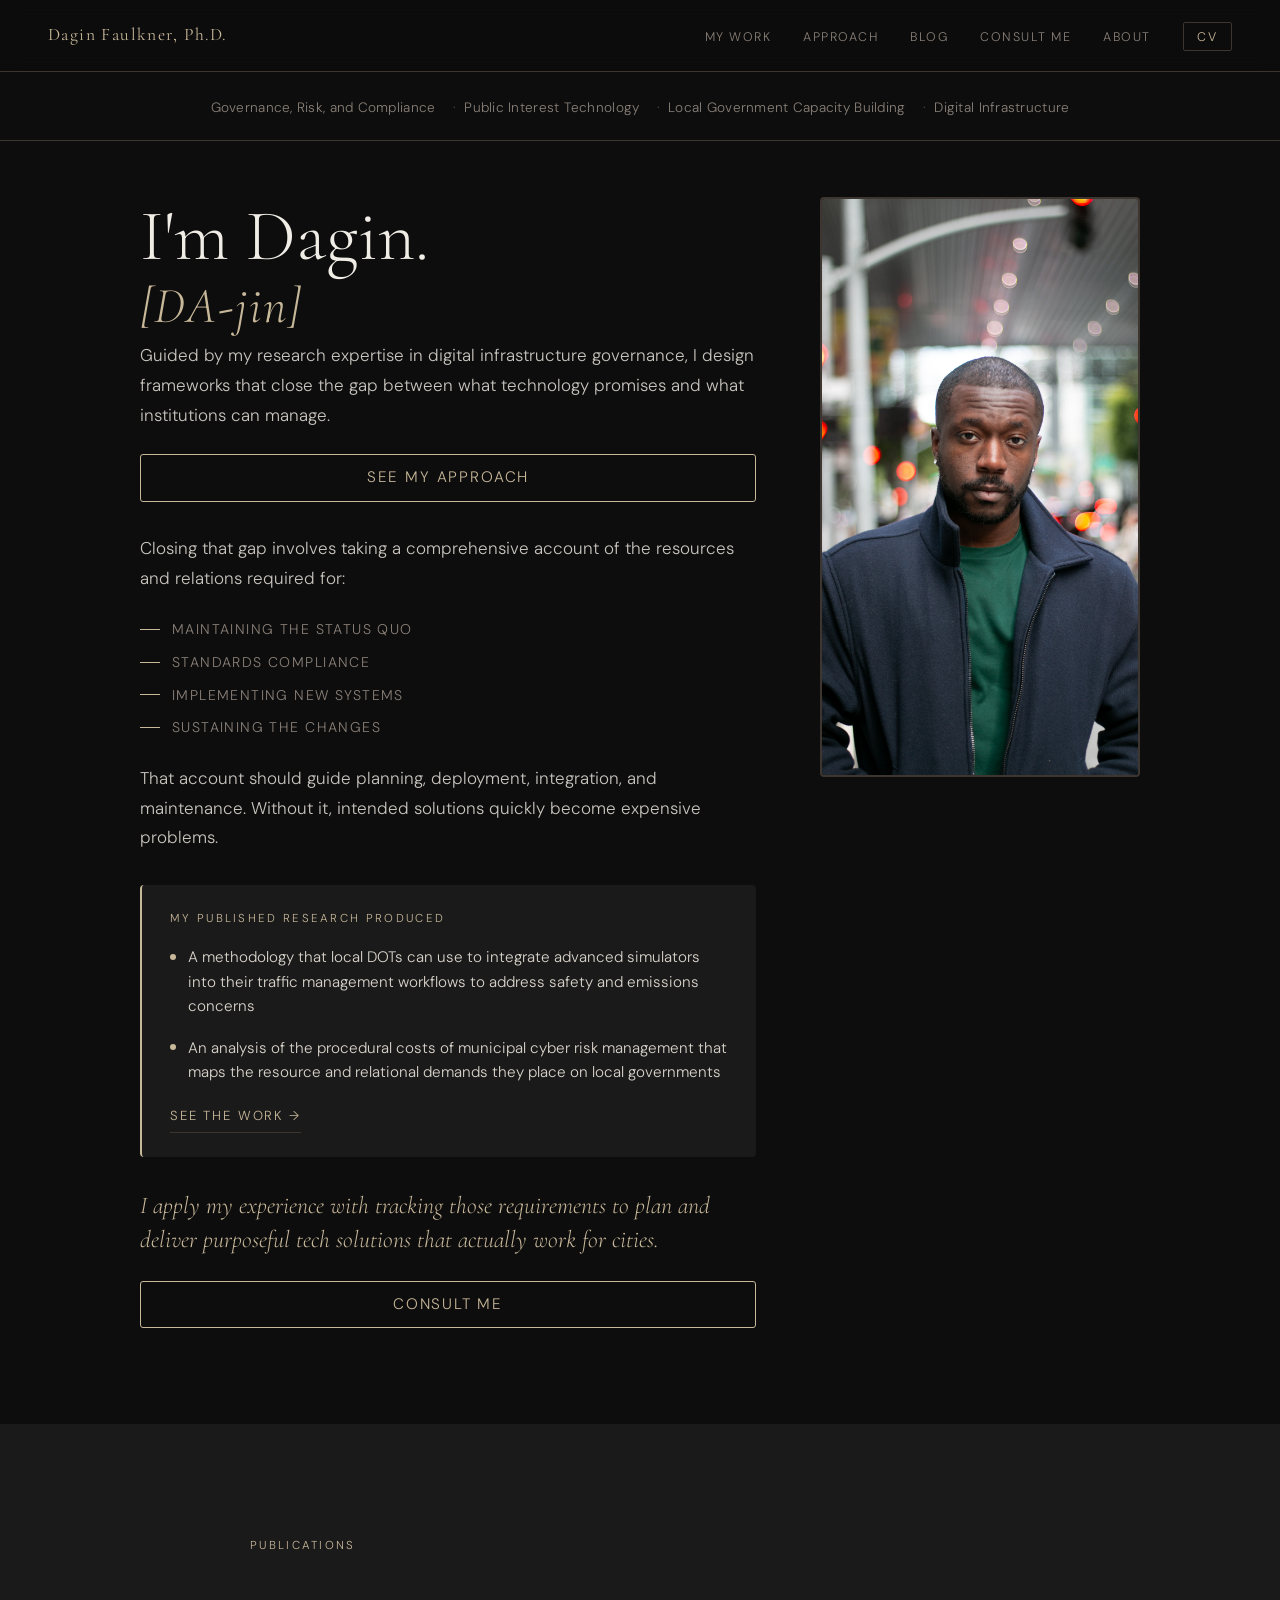
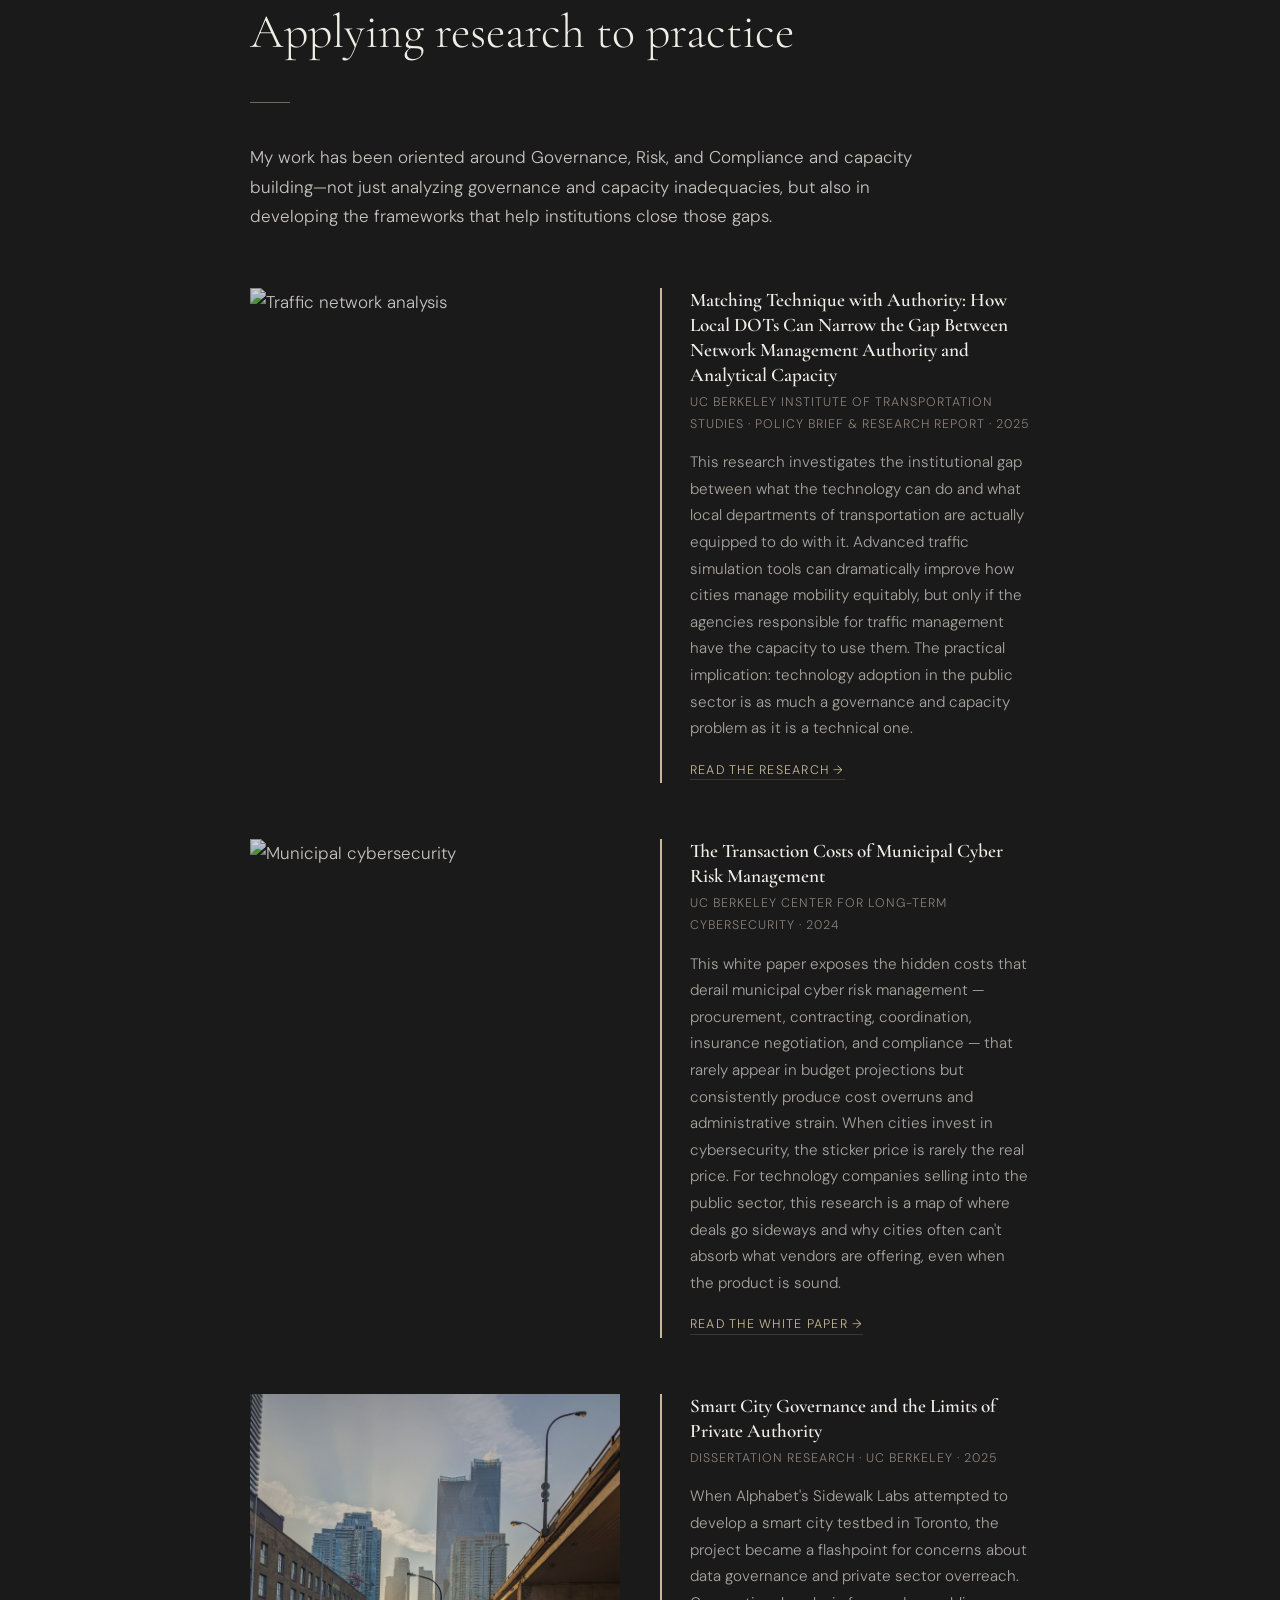
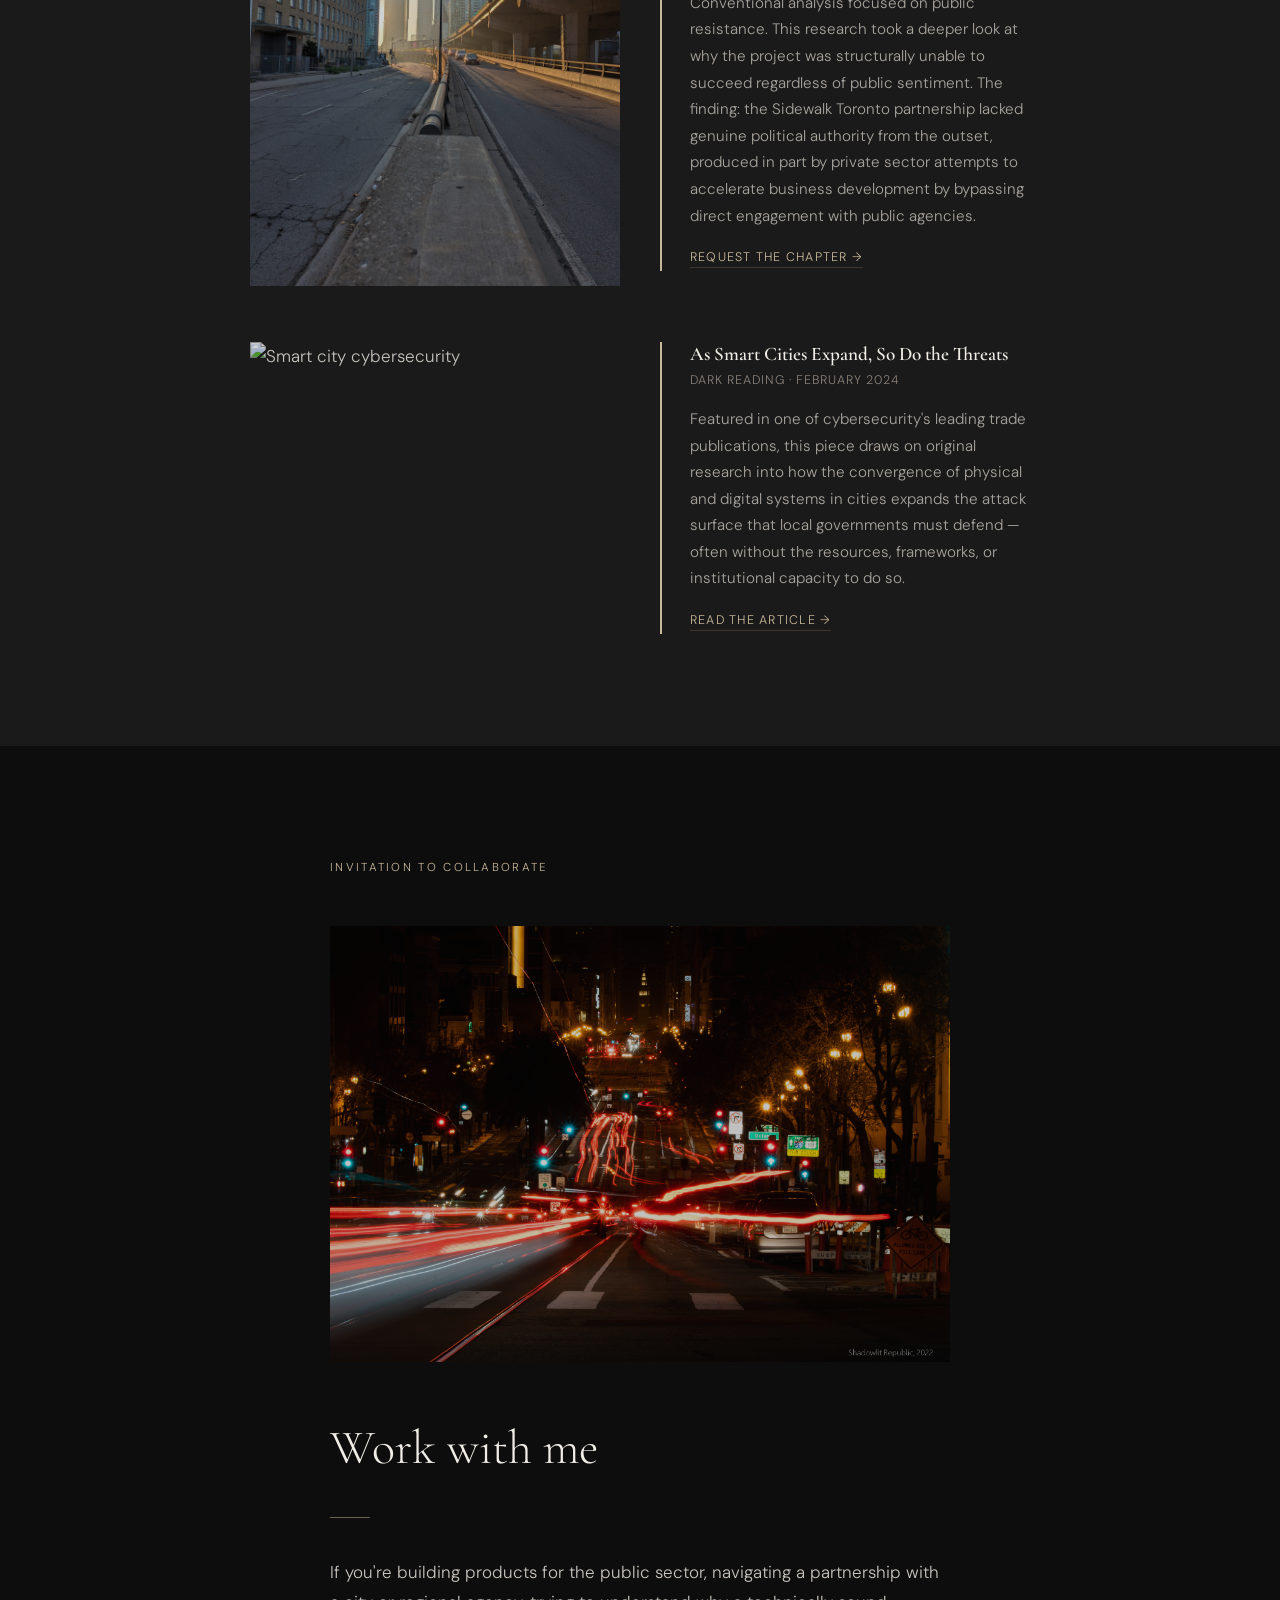
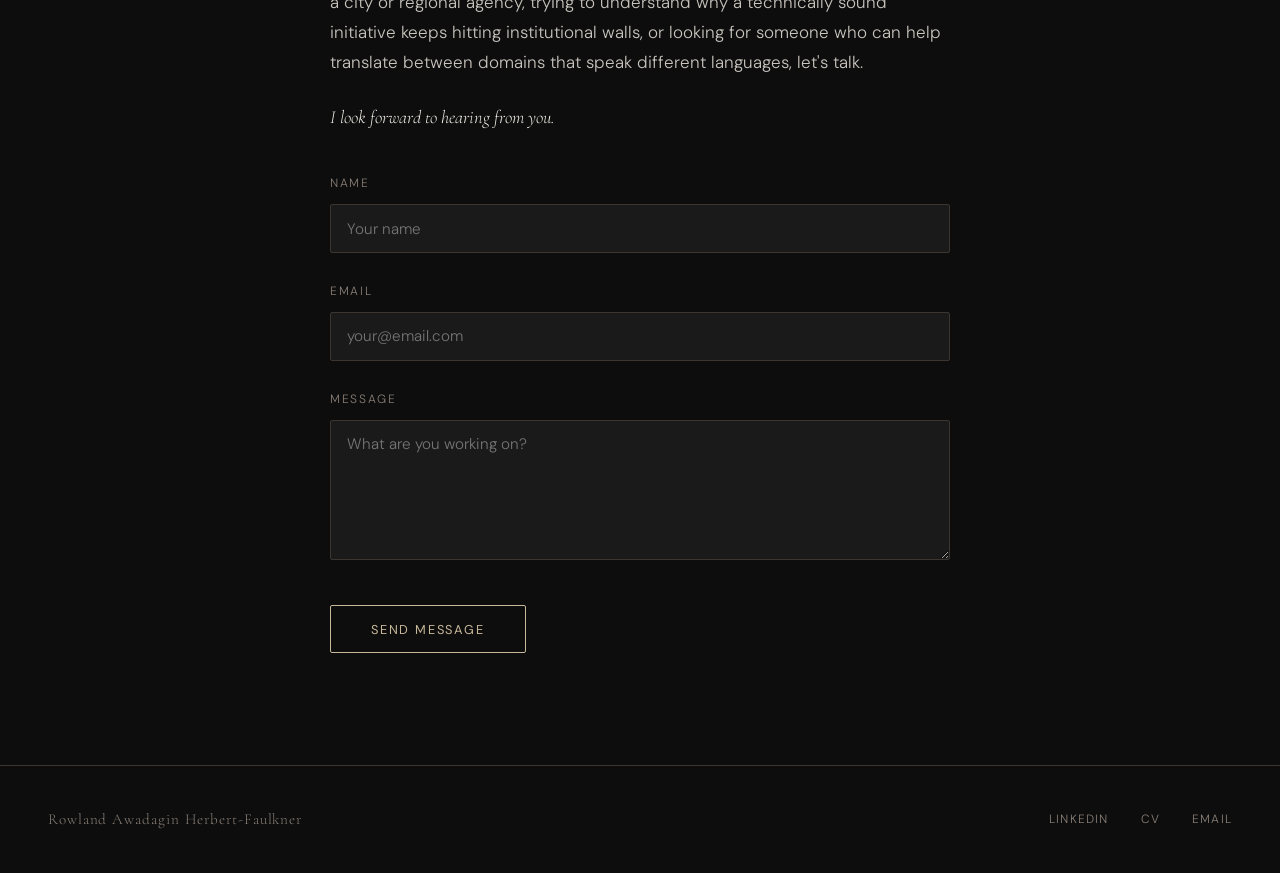
==== commit a2b30fbe: "Add files via upload" ====
--- a/index.html
+++ b/index.html
@@ -33,10 +33,11 @@
     <a href="#hero" class="name">Dagin Faulkner, Ph.D.</a>
     <ul>
       <li><a href="#publications">My Work</a></li>
+      <li><a href="goal-led-approach.html">Approach</a></li>
       <li><a href="blog.html">Blog</a></li>
       <li><a href="#collaborate">Consult Me</a></li>
       <li><a href="about.html">About</a></li>
-      <li><a href="CV_Herbert-Faulkner_2026-07.pdf" target="_blank" class="cv-link">CV</a></li>
+      <li><a href="CV_Herbert-Faulkner (2026-08).pdf" target="_blank" class="cv-link">CV</a></li>
     </ul>
   </nav>
 
@@ -58,6 +59,9 @@
           <em>[DA-jin]</em>
         </h1>
         <p>Guided by my research expertise in digital infrastructure governance, I design frameworks that close the gap between what technology promises and what institutions can manage.</p>
+        <div class="hero-cta" style="margin-top: 1.25rem; margin-bottom: 1.75rem;">
+          <a href="goal-led-approach.html" class="hero-cta-button">See my approach</a>
+        </div>
         <div class="hero-domains">
           <p>Closing that gap involves taking a comprehensive account of the resources and relations required for:</p>
           <ul>
@@ -172,7 +176,7 @@
     <span class="footer-name">Rowland Awadagin Herbert-Faulkner</span>
     <div class="footer-links">
       <a href="https://www.linkedin.com/in/daginfaulkner" target="_blank">LinkedIn</a>
-      <a href="CV_Herbert-Faulkner_2026-07.pdf" target="_blank">CV</a>
+      <a href="CV_Herbert-Faulkner (2026-08).pdf" target="_blank">CV</a>
       <a href="mailto:rowland@rowlandherbert.com">Email</a>
     </div>
   </footer>
--- a/style.css
+++ b/style.css
@@ -608,6 +608,26 @@
       margin: 0 0 1.5rem 1.25rem;
       max-width: 680px;
     }
+    .post-pullquote {
+      font-family: 'Cormorant Garamond', serif;
+      font-style: italic;
+      font-size: 1.5rem;
+      color: var(--accent);
+      line-height: 1.4;
+      margin: 2.5rem 0;
+      max-width: 680px;
+    }
+    .post-emphasis {
+      font-family: 'Cormorant Garamond', serif;
+      font-style: italic;
+      font-size: 1.05rem;
+      color: var(--accent);
+      border-left: 2px solid var(--mid);
+      padding-left: 1.25rem;
+      line-height: 1.5;
+      margin: 1.5rem 0;
+      max-width: 680px;
+    }
     .post-body ul li {
       color: #C8C4BE;
       margin-bottom: 0.6rem;
@@ -656,6 +676,11 @@
       transition: border-color 0.3s ease;
     }
     .back-link:hover { border-color: var(--accent); }
+    .diagram-wide {
+      max-width: 1300px;
+      margin: 0 auto;
+      padding: 0 1rem;
+    }
     @media (max-width: 700px) {
       .page-header { padding: 7rem 1.5rem 1.5rem; }
     }
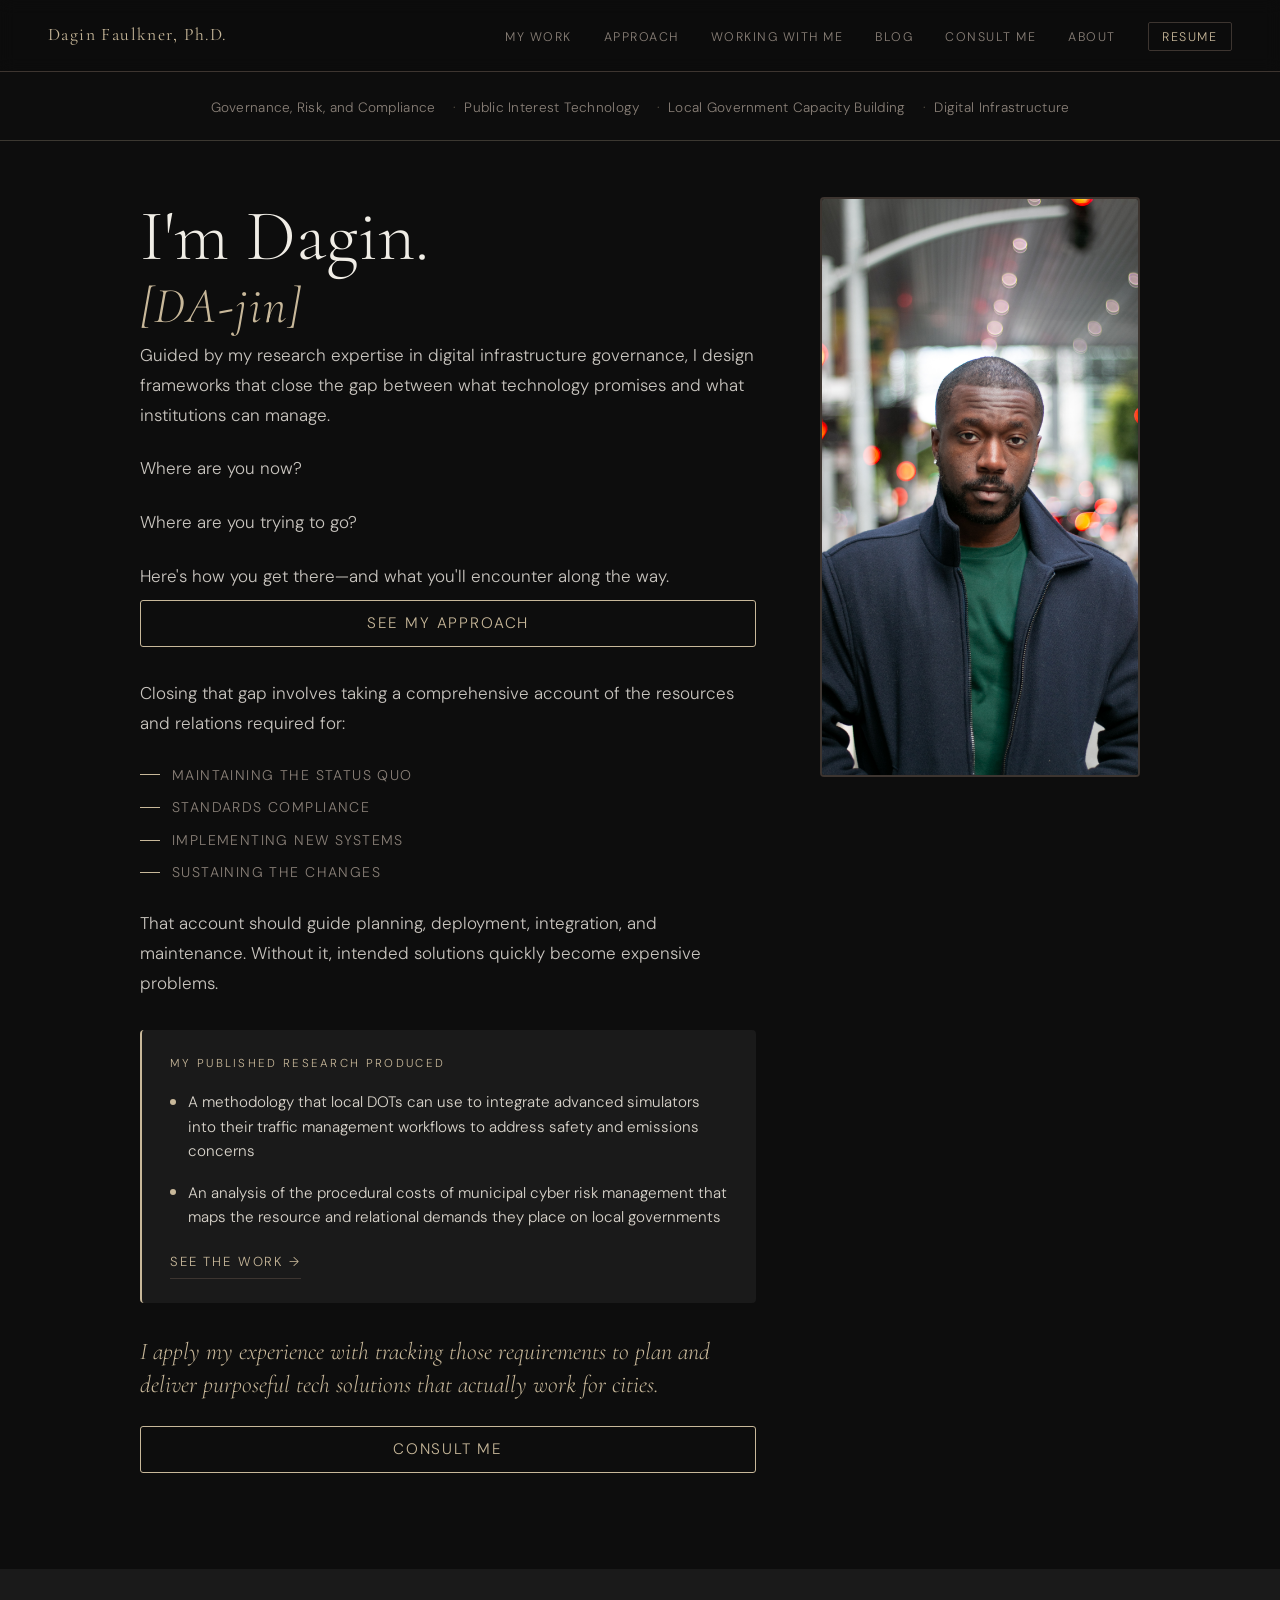
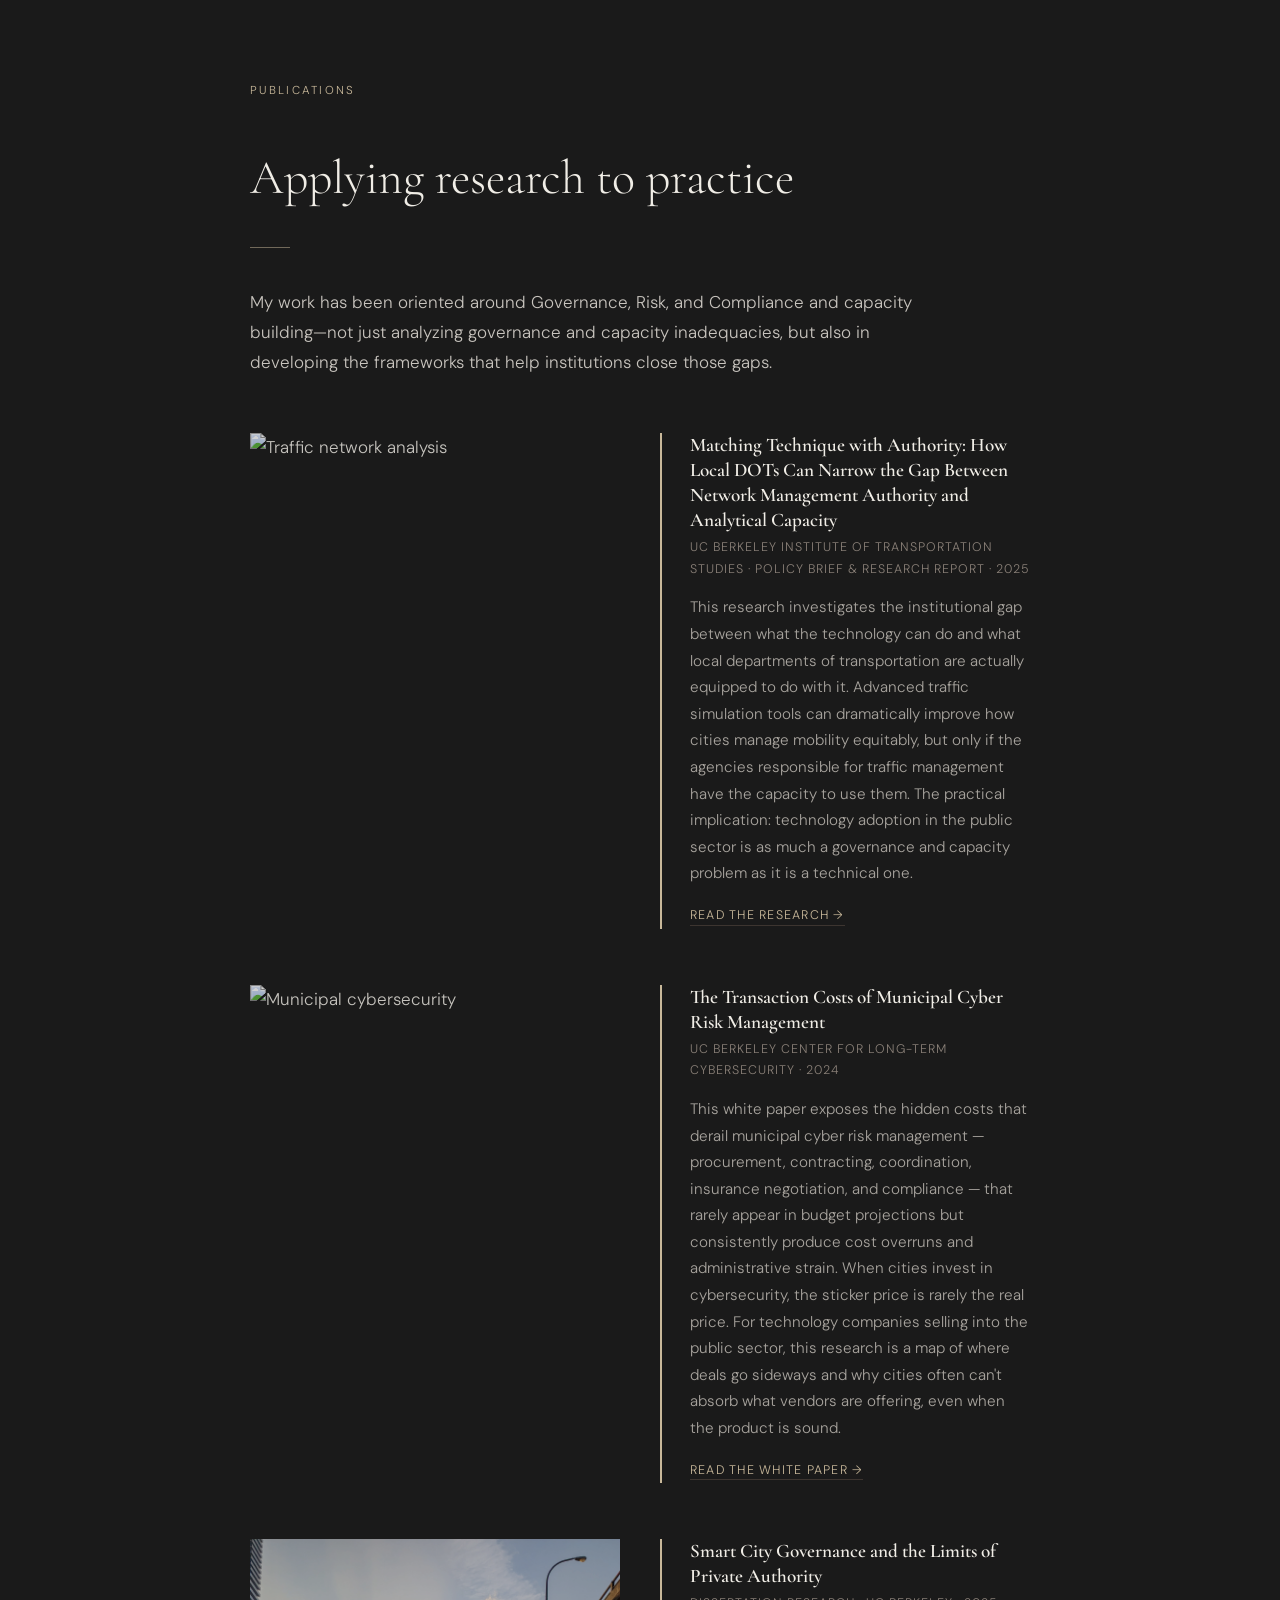
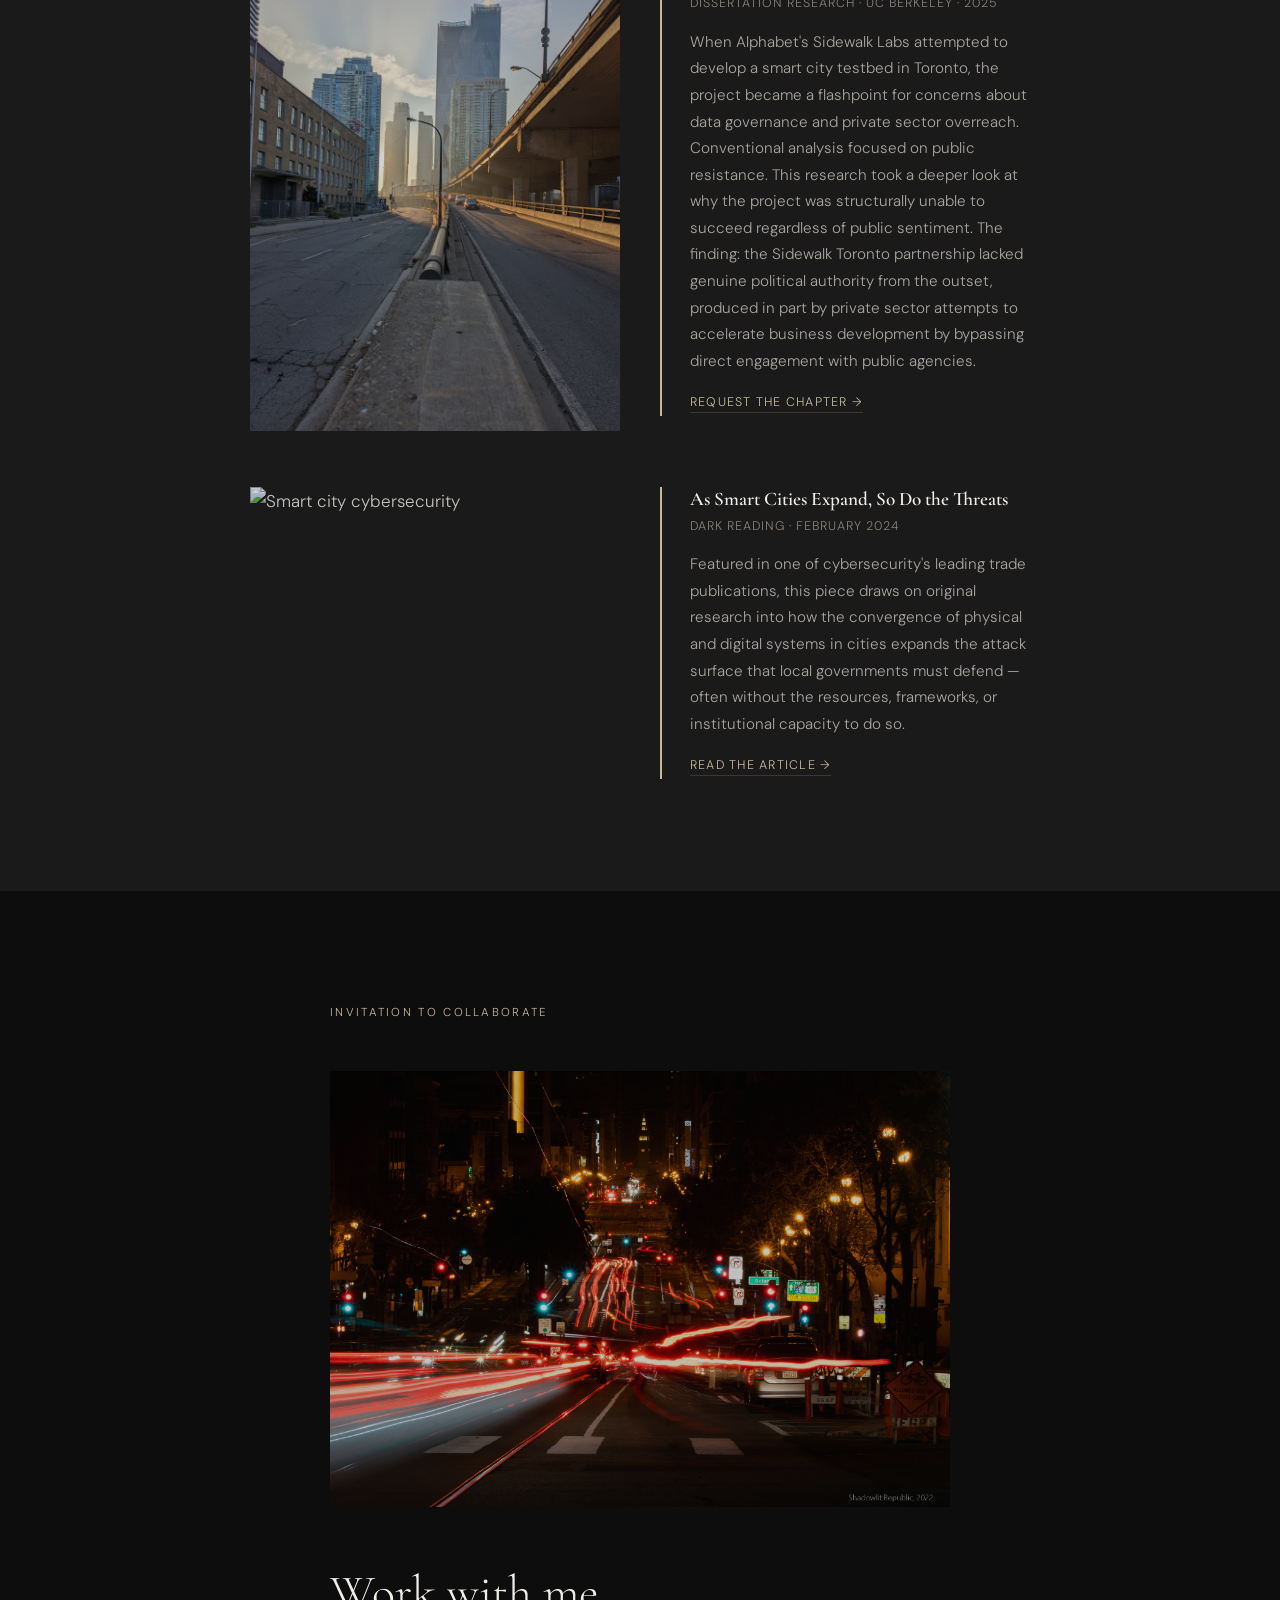
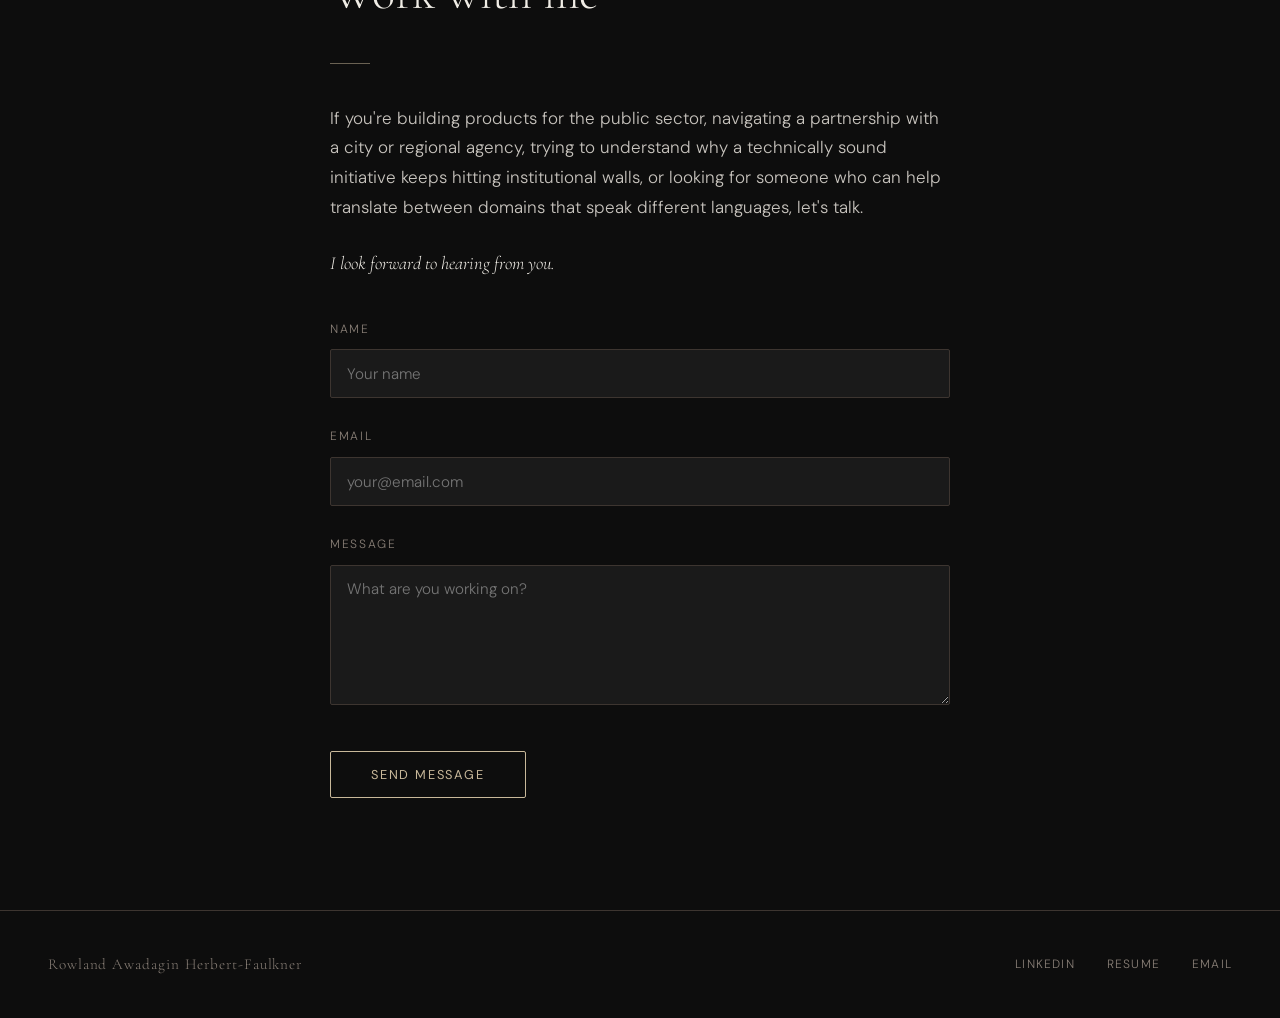
==== commit cb892e60: "Add files via upload" ====
--- a/index.html
+++ b/index.html
@@ -34,10 +34,11 @@
     <ul>
       <li><a href="#publications">My Work</a></li>
       <li><a href="goal-led-approach.html">Approach</a></li>
+      <li><a href="working-with-me.html">Working with Me</a></li>
       <li><a href="blog.html">Blog</a></li>
       <li><a href="#collaborate">Consult Me</a></li>
       <li><a href="about.html">About</a></li>
-      <li><a href="CV_Herbert-Faulkner (2026-08).pdf" target="_blank" class="cv-link">CV</a></li>
+      <li><a href="ResumeGeneral_Herbert-Faulkner_2026-10.pdf" target="_blank" class="cv-link">Resume</a></li>
     </ul>
   </nav>
 
@@ -59,7 +60,12 @@
           <em>[DA-jin]</em>
         </h1>
         <p>Guided by my research expertise in digital infrastructure governance, I design frameworks that close the gap between what technology promises and what institutions can manage.</p>
-        <div class="hero-cta" style="margin-top: 1.25rem; margin-bottom: 1.75rem;">
+        <div class="hero-mantra">
+          <p>Where are you now?</p>
+          <p>Where are you trying to go?</p>
+          <p>Here's how you get there—and what you'll encounter along the way.</p>
+        </div>
+        <div class="hero-cta" style="margin-top: 0.5rem; margin-bottom: 1.75rem;">
           <a href="goal-led-approach.html" class="hero-cta-button">See my approach</a>
         </div>
         <div class="hero-domains">
@@ -176,7 +182,7 @@
     <span class="footer-name">Rowland Awadagin Herbert-Faulkner</span>
     <div class="footer-links">
       <a href="https://www.linkedin.com/in/daginfaulkner" target="_blank">LinkedIn</a>
-      <a href="CV_Herbert-Faulkner (2026-08).pdf" target="_blank">CV</a>
+      <a href="ResumeGeneral_Herbert-Faulkner_2026-10.pdf" target="_blank">Resume</a>
       <a href="mailto:rowland@rowlandherbert.com">Email</a>
     </div>
   </footer>
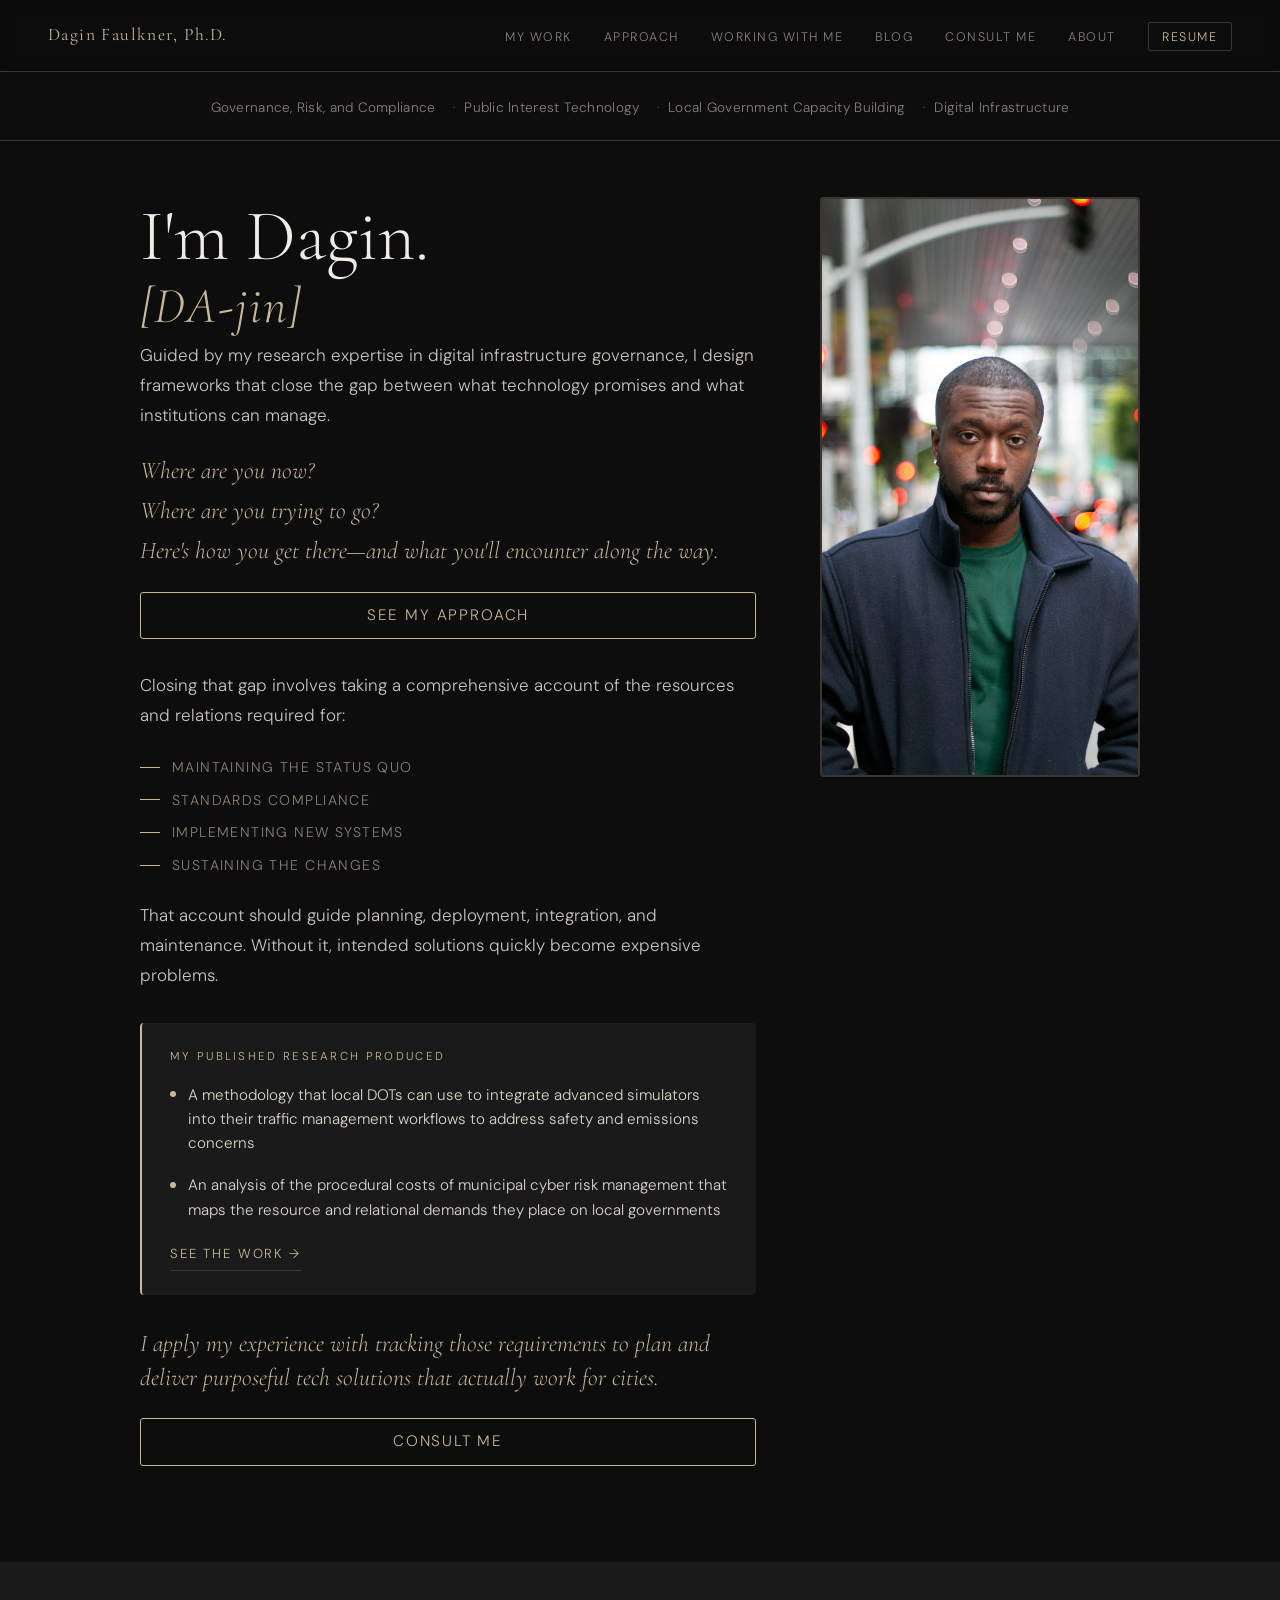
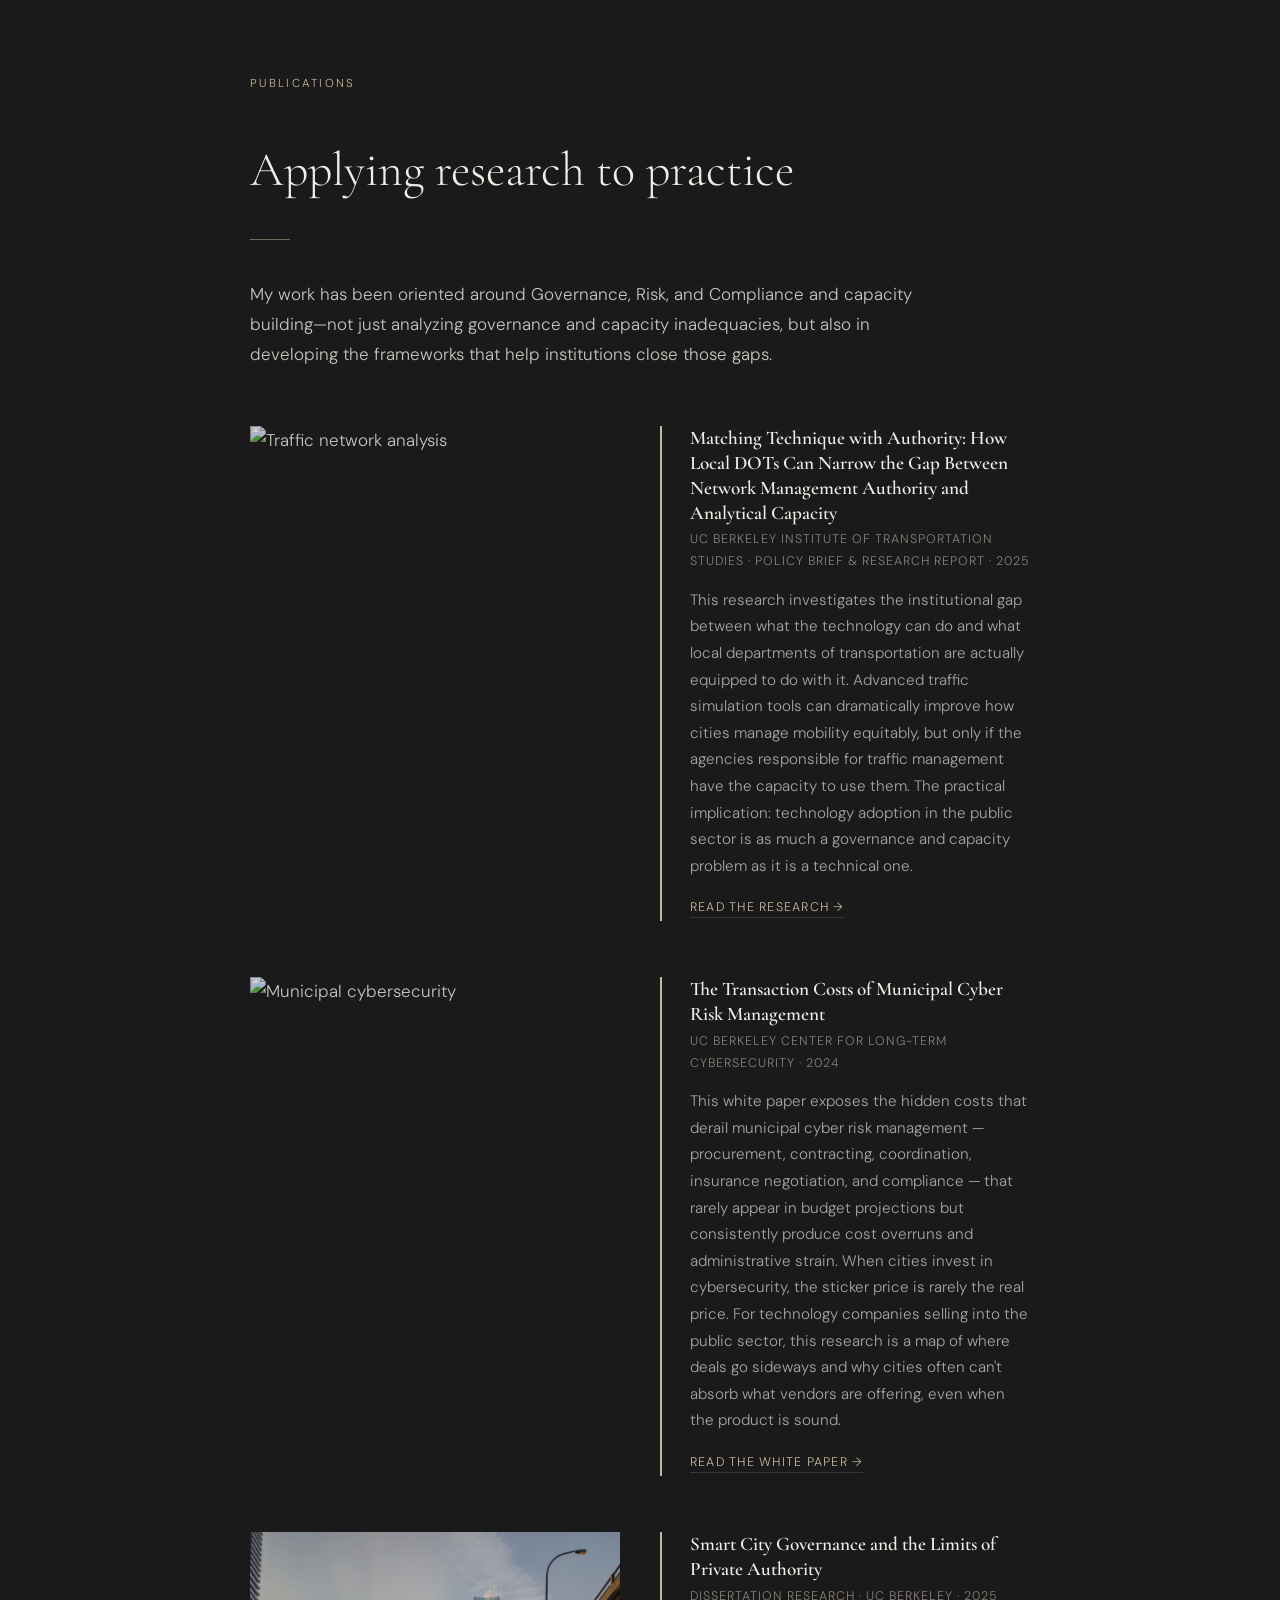
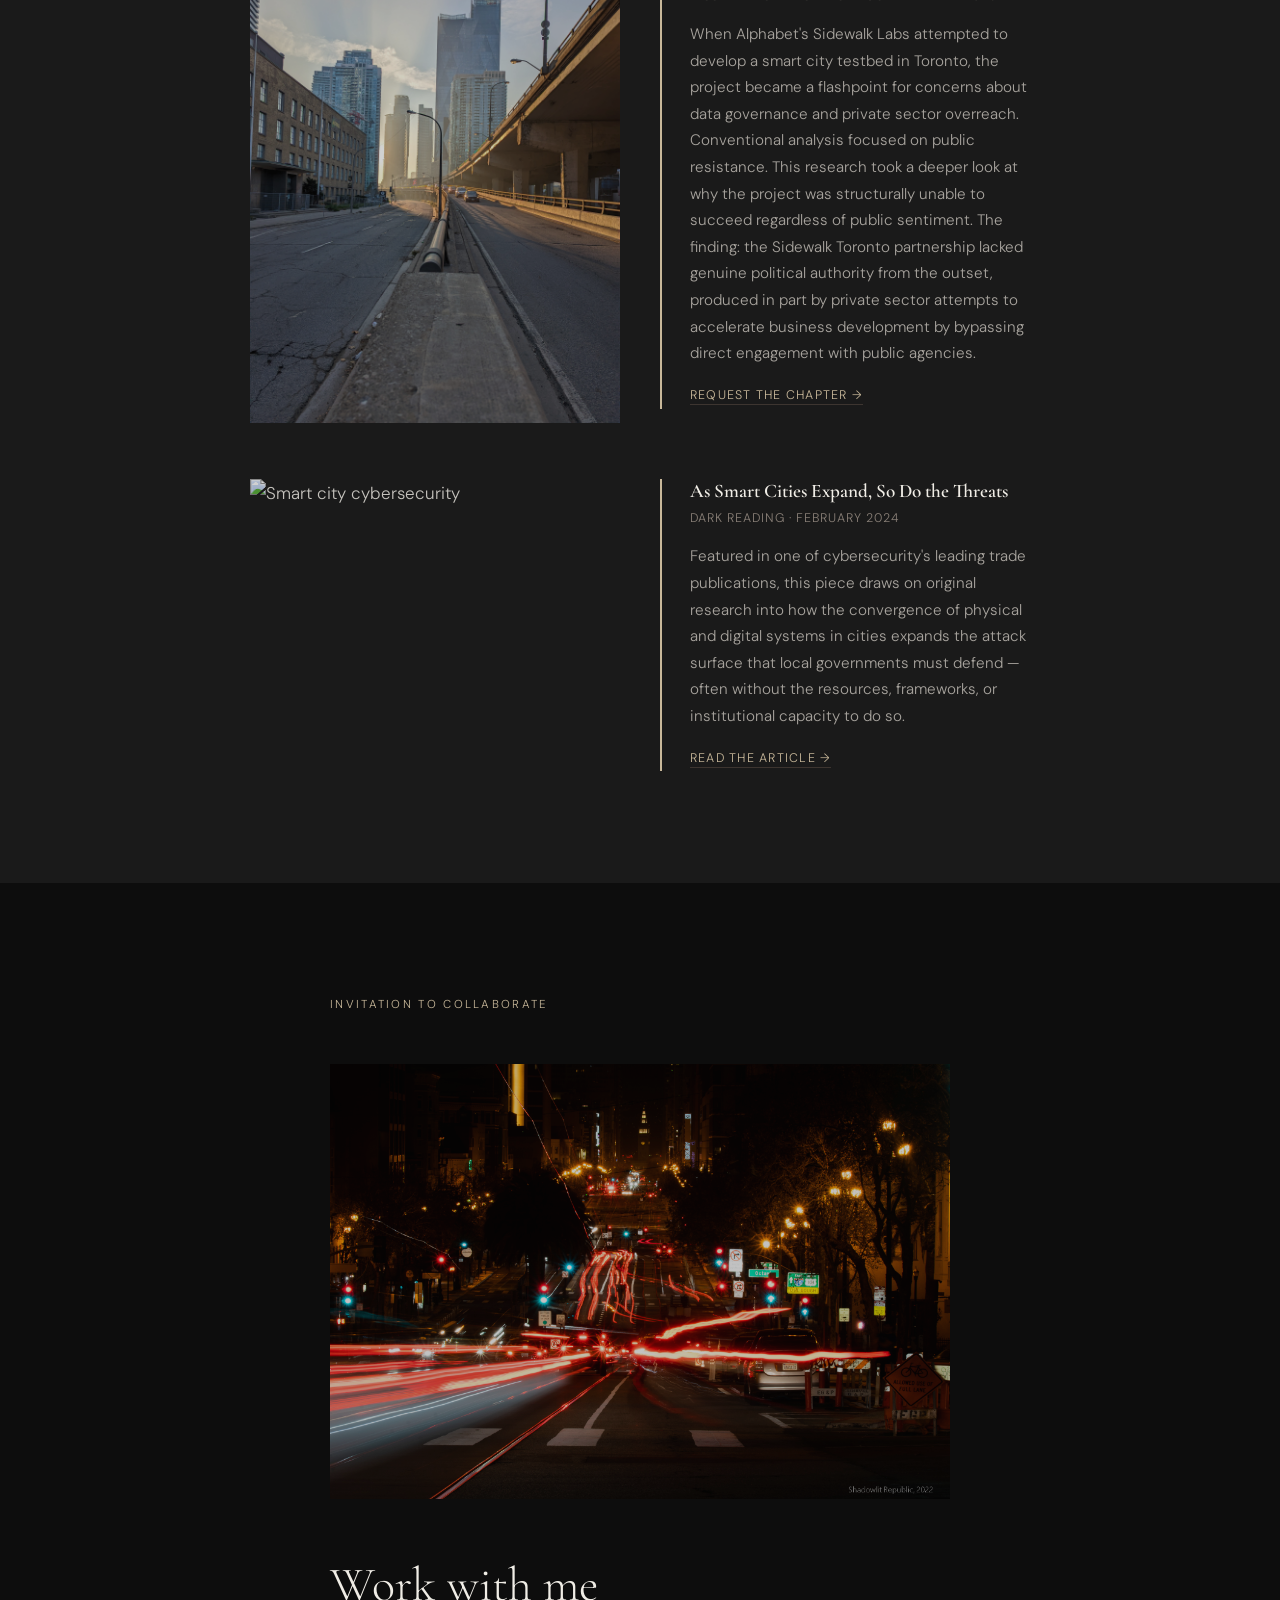
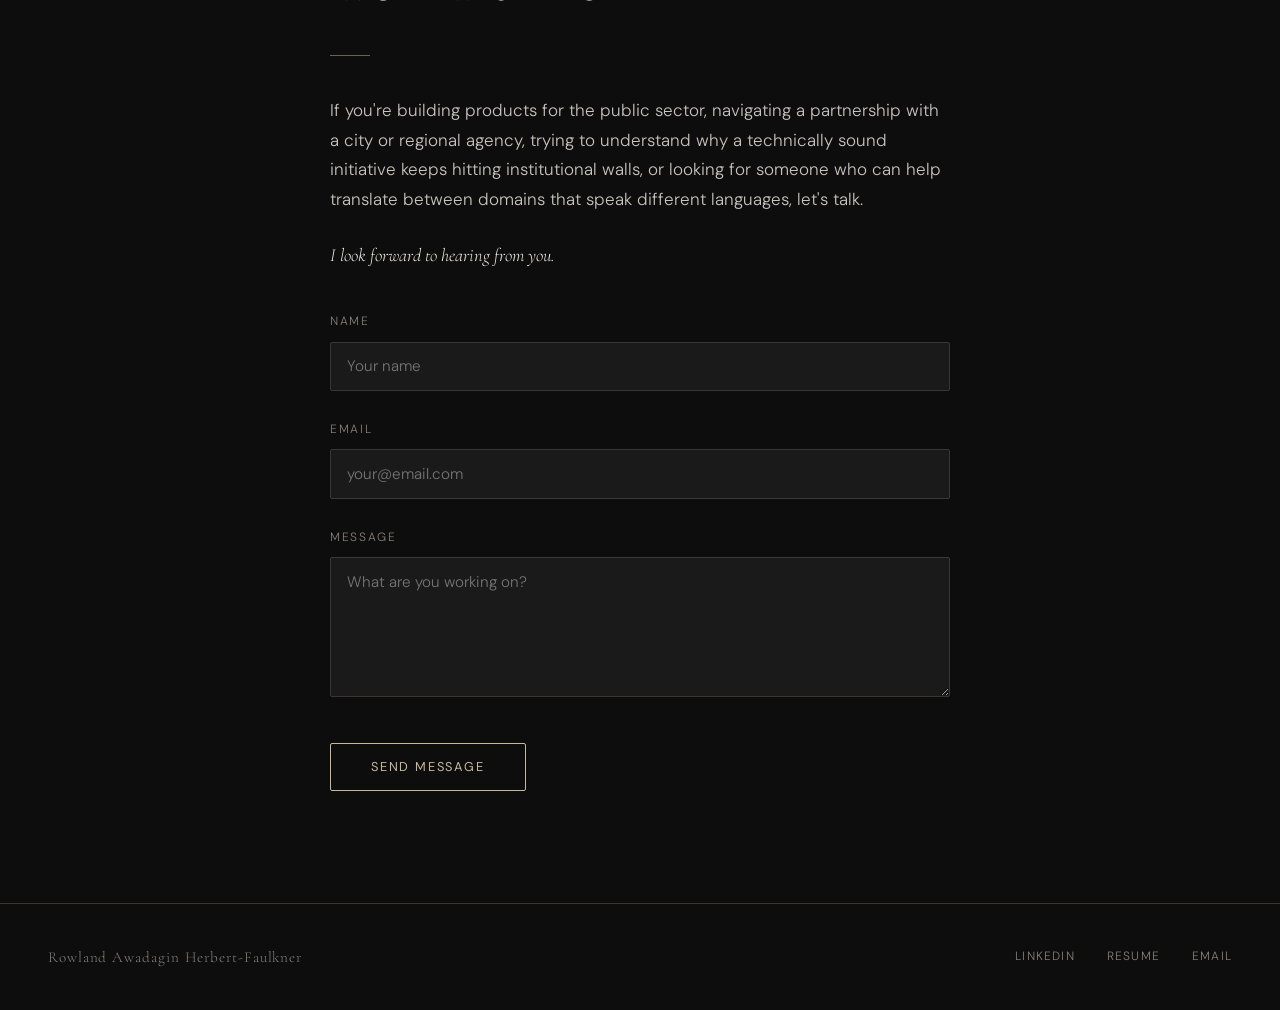
==== commit 04f9a62d: "Add files via upload" ====
--- a/index.html
+++ b/index.html
@@ -31,6 +31,8 @@
 
   <nav>
     <a href="#hero" class="name">Dagin Faulkner, Ph.D.</a>
+    <input type="checkbox" id="nav-toggle" class="nav-toggle-input" />
+    <label for="nav-toggle" class="nav-toggle-label" aria-label="Toggle menu"><span></span><span></span><span></span></label>
     <ul>
       <li><a href="#publications">My Work</a></li>
       <li><a href="goal-led-approach.html">Approach</a></li>
@@ -205,5 +207,10 @@
     }
   </script>
 
+  <script>
+    document.querySelectorAll('nav ul a').forEach(function (a) {
+      a.addEventListener('click', function () { document.getElementById('nav-toggle').checked = false; });
+    });
+  </script>
 </body>
 </html>
--- a/style.css
+++ b/style.css
@@ -676,11 +676,61 @@
       transition: border-color 0.3s ease;
     }
     .back-link:hover { border-color: var(--accent); }
+    .hero-mantra {
+      margin: 1.5rem 0;
+      opacity: 0;
+      animation: fadeUp 0.8s ease forwards;
+      animation-delay: 0.65s;
+    }
+    .hero-mantra p {
+      font-family: 'Cormorant Garamond', serif;
+      font-style: italic;
+      font-size: 1.5rem !important;
+      color: var(--accent) !important;
+      line-height: 1.4;
+      margin-bottom: 0.4rem !important;
+      max-width: none;
+    }
+    .hero-mantra p:last-child {
+      margin-bottom: 0 !important;
+    }
     .diagram-wide {
       max-width: 1300px;
       margin: 0 auto;
       padding: 0 1rem;
     }
+    /* Collapsible nav (tablet and phone) */
+    .nav-toggle-input, .nav-toggle-label { display: none; }
+    nav .name { white-space: nowrap; }
+    @media (max-width: 960px) {
+      nav { padding: 1rem 1.5rem; }
+      .nav-toggle-label {
+        display: flex; flex-direction: column; justify-content: center;
+        gap: 6px; padding: 0.6rem 0 0.6rem 1rem; cursor: pointer;
+      }
+      .nav-toggle-label span {
+        display: block; width: 24px; height: 1px; background: var(--accent);
+        transition: transform 0.3s ease, opacity 0.3s ease;
+      }
+      .nav-toggle-input:checked + .nav-toggle-label span:nth-child(1) { transform: translateY(7px) rotate(45deg); }
+      .nav-toggle-input:checked + .nav-toggle-label span:nth-child(2) { opacity: 0; }
+      .nav-toggle-input:checked + .nav-toggle-label span:nth-child(3) { transform: translateY(-7px) rotate(-45deg); }
+      nav ul {
+        display: none;
+        position: absolute; top: 100%; left: 0; right: 0;
+        flex-direction: column; align-items: stretch; gap: 0;
+        background: var(--black);
+        border-bottom: 1px solid var(--mid);
+        padding: 0.25rem 1.5rem 1rem;
+      }
+      .nav-toggle-input:checked ~ ul { display: flex; }
+      nav ul li a, nav ul a.cv-link {
+        display: block; padding: 0.95rem 0; font-size: 0.85rem;
+        border: none; border-bottom: 1px solid rgba(61,53,48,0.6); border-radius: 0;
+      }
+      nav ul li:last-child a { border-bottom: none; }
+      nav ul a.cv-link:hover { background: none; color: var(--accent); }
+    }
     @media (max-width: 700px) {
       .page-header { padding: 7rem 1.5rem 1.5rem; }
     }
@@ -688,8 +738,6 @@
       nav { padding: 1rem 1.5rem; }
       nav .name { font-size: 0; }
       nav .name::after { content: 'DF'; font-size: 0.9rem; letter-spacing: 0.1em; color: var(--accent); font-family: 'Cormorant Garamond', serif; }
-      nav ul { gap: 0.75rem; }
-      nav ul .cv-link { display: none; }
       .top-banner { padding: 5rem 1.5rem 1.25rem; }
       .top-banner ul { justify-content: flex-start; flex-direction: column; row-gap: 0.65rem; }
       .top-banner ul li::after { content: none; }
